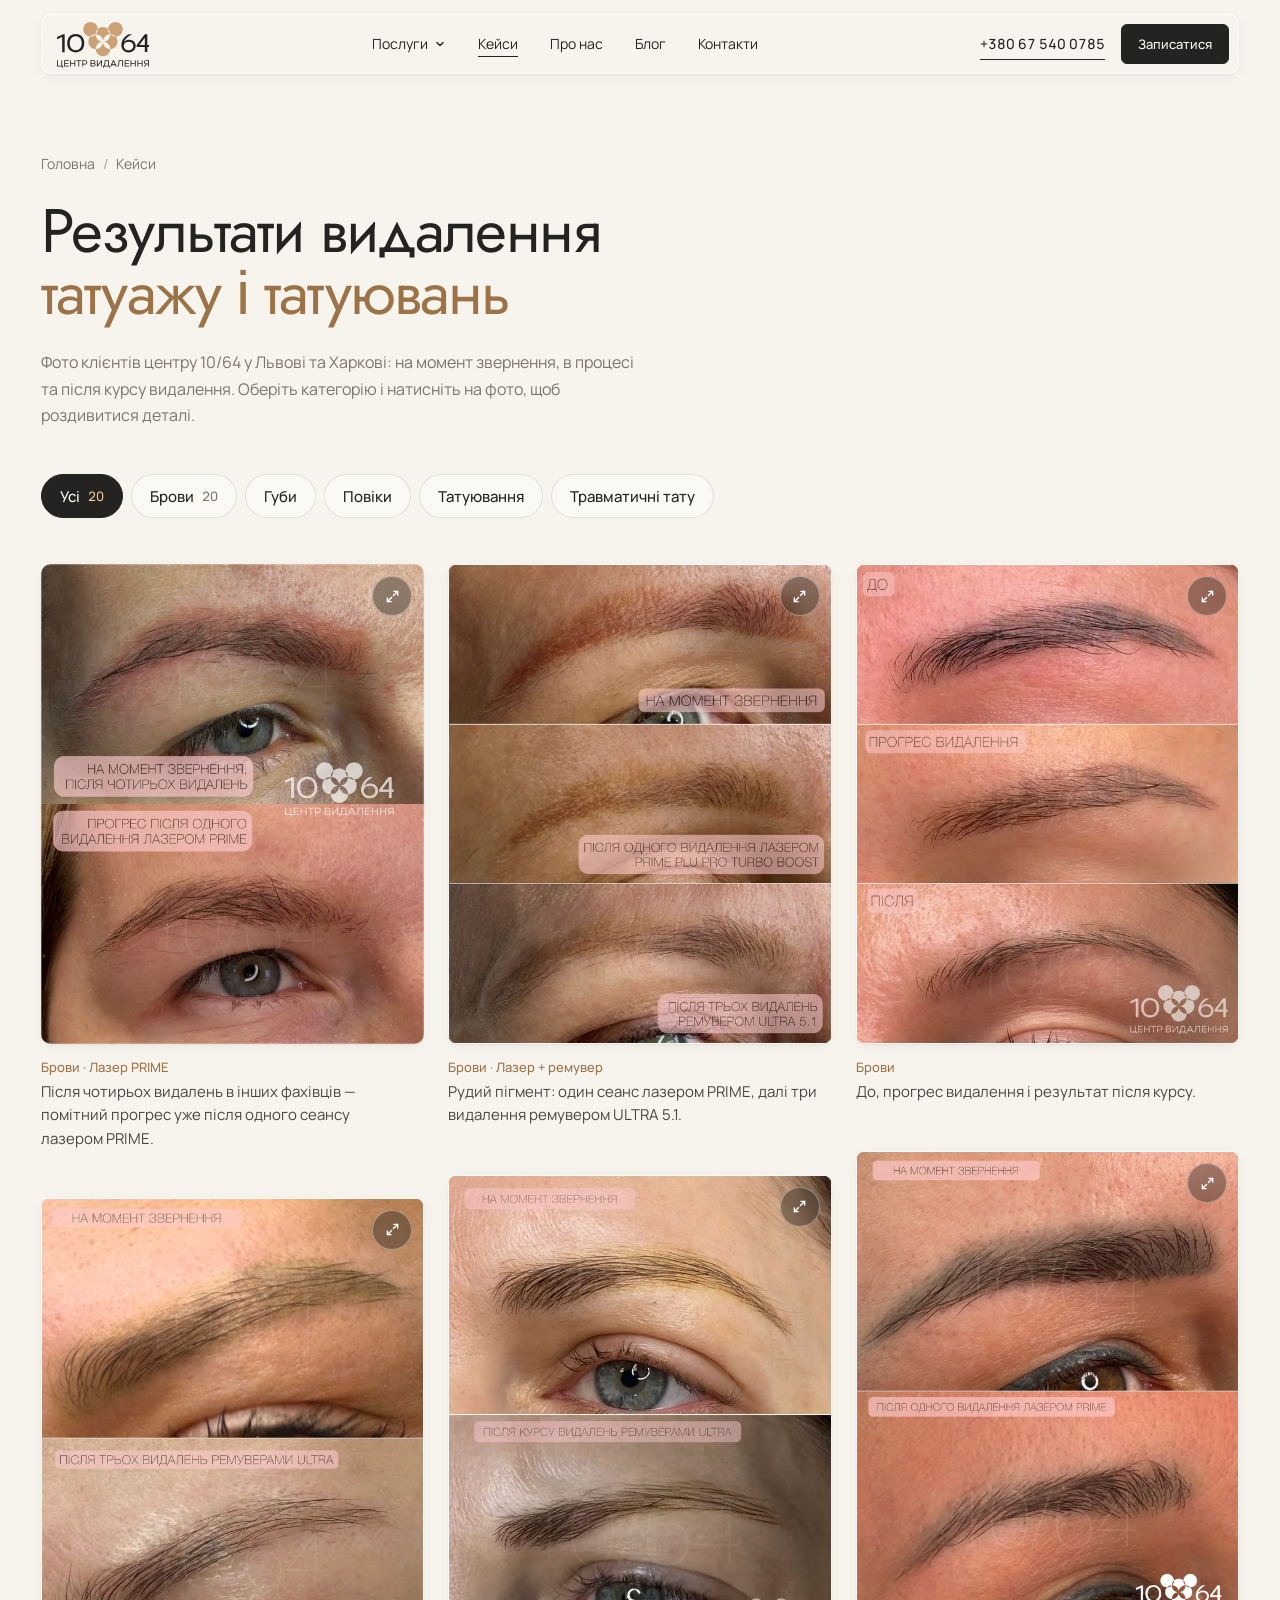
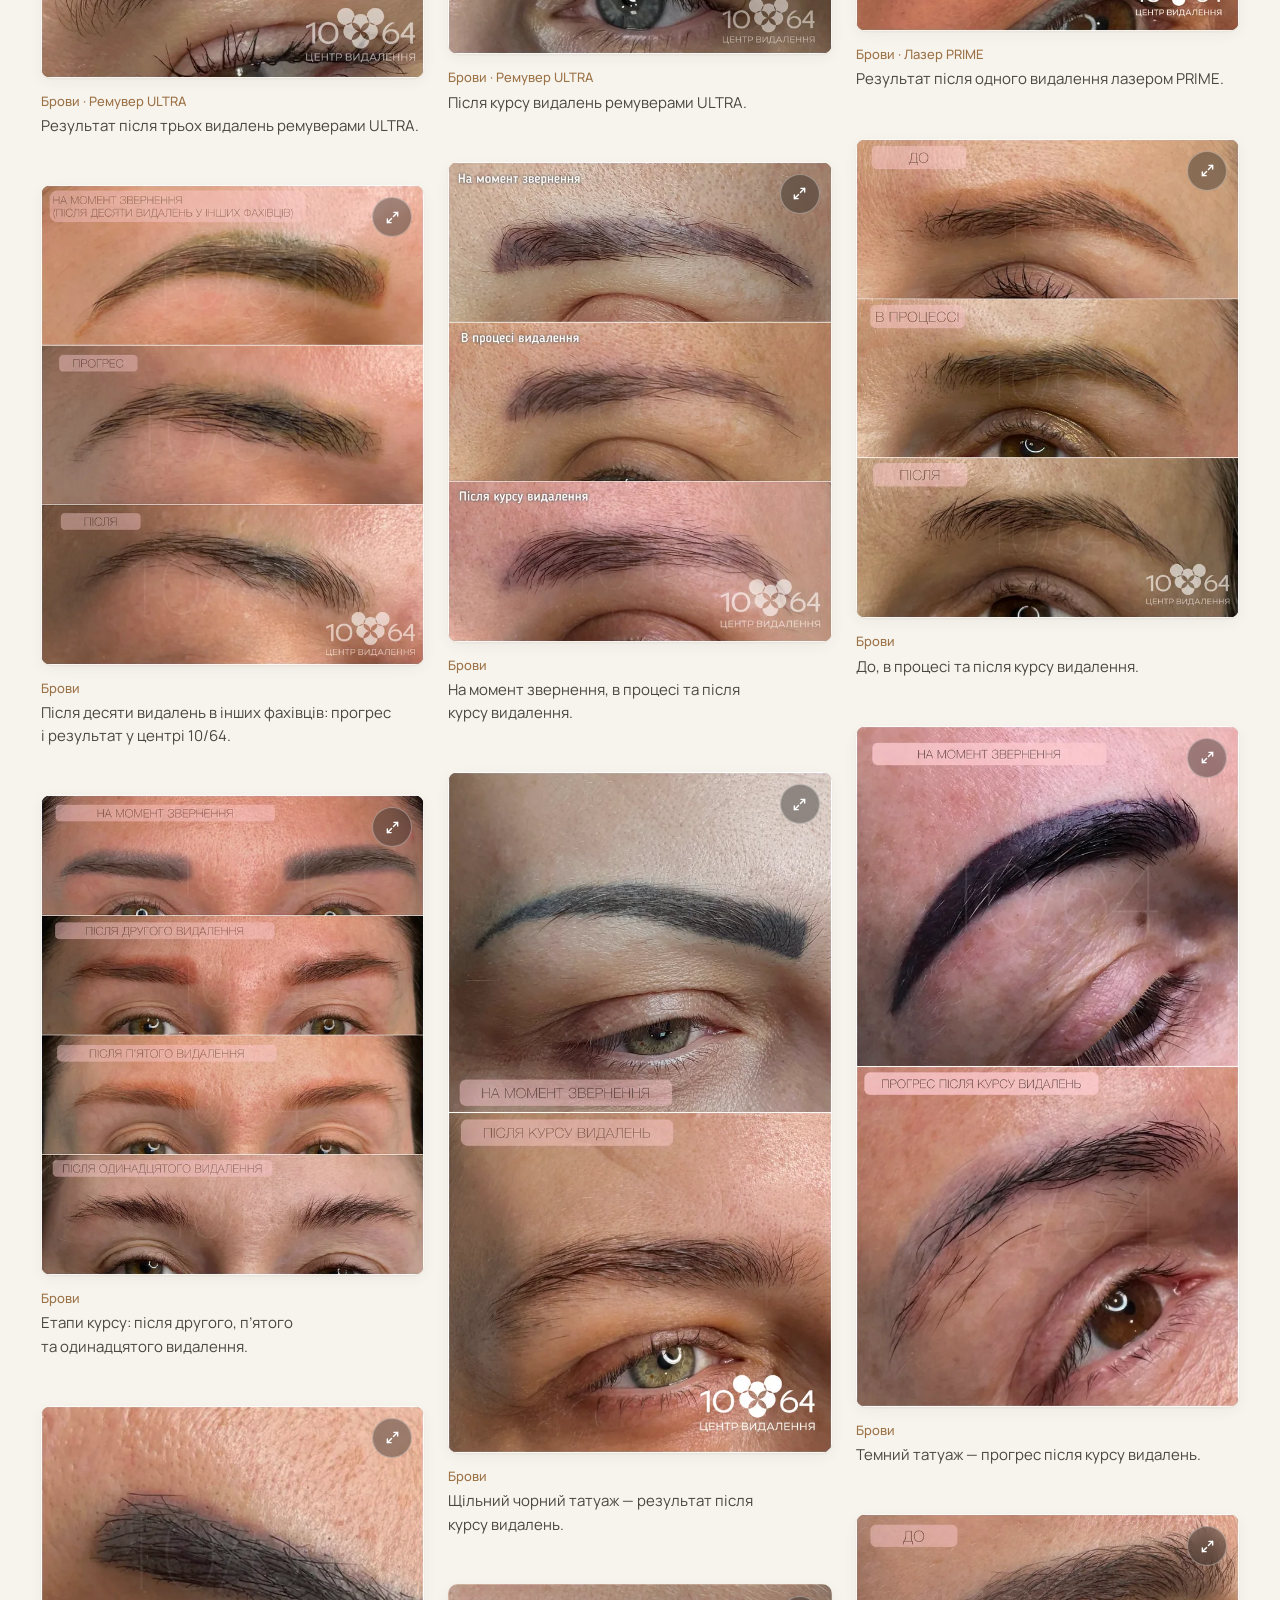
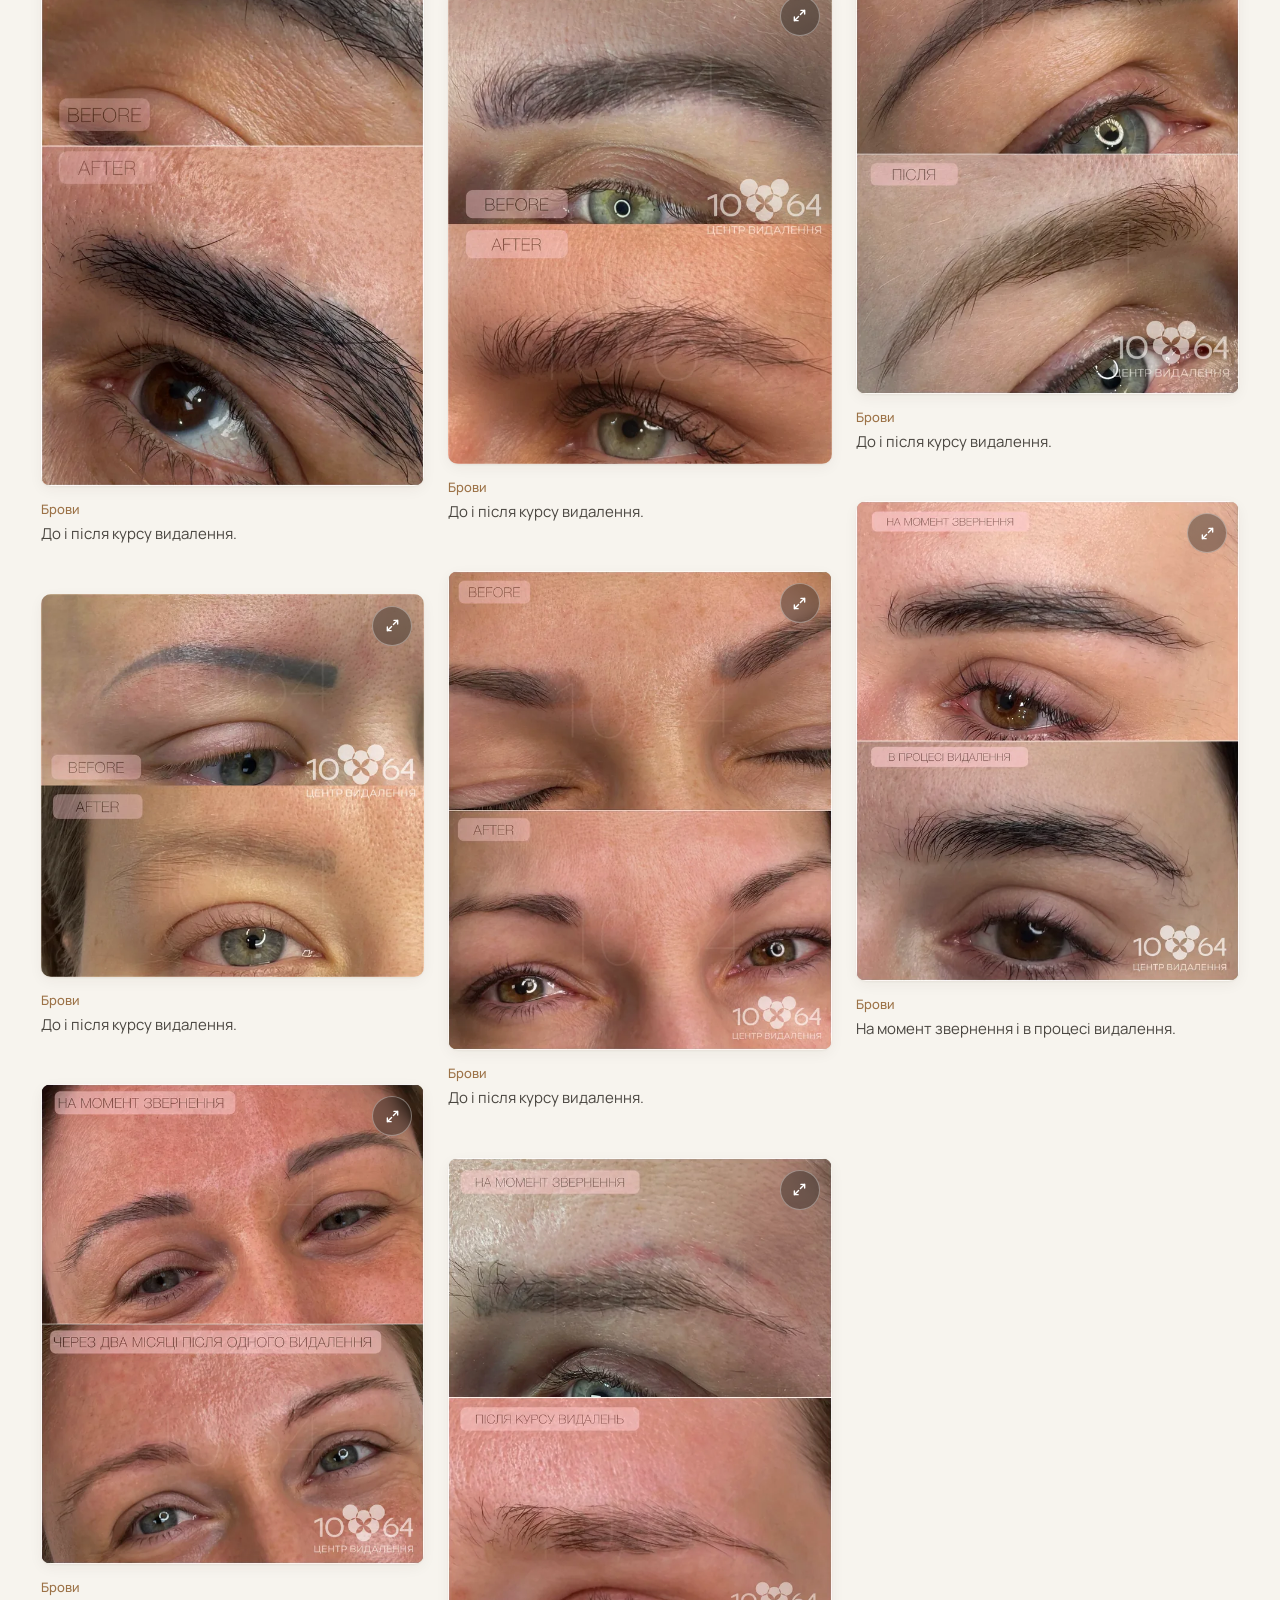
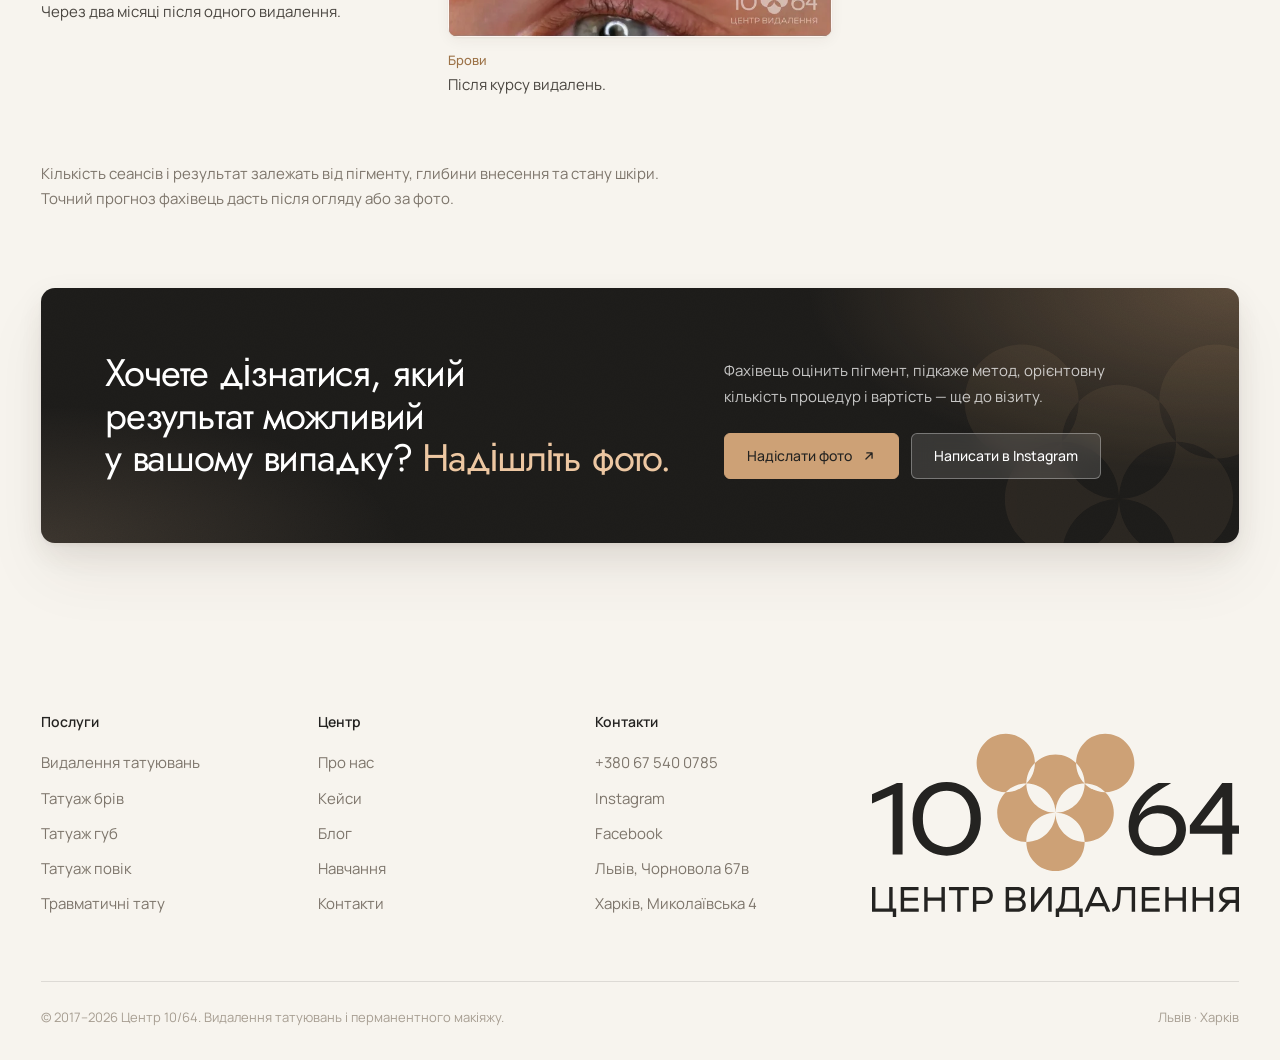
==== keysy/index.html @ 32b3c542 "Results page, real eyebrow cases, smart sticky mobile header, two-font system - New /keysy/ page: ca" ====
<!doctype html>
<html lang="uk">
<head>
  <meta charset="utf-8">
  <meta name="viewport" content="width=device-width, initial-scale=1">
  <title>Кейси: результати видалення татуажу і татуювань — 10/64 | Львів, Харків</title>
  <meta name="description" content="Фото до і після видалення татуажу брів, губ, повік і татуювань у центрі 10/64. Реальні кейси клієнтів у Львові та Харкові: лазер PRIME і ремувери ULTRA.">
  <link rel="canonical" href="https://1064.com.ua/keysy/">
  <meta name="theme-color" content="#F7F4EE">
  <link rel="icon" href="/favicon.svg" type="image/svg+xml">

  <meta property="og:type" content="website">
  <meta property="og:locale" content="uk_UA">
  <meta property="og:site_name" content="Центр 10/64">
  <meta property="og:title" content="Кейси: результати видалення татуажу і татуювань — 10/64">
  <meta property="og:description" content="Реальні фото клієнтів до і після видалення татуажу та татуювань у Львові та Харкові.">
  <meta property="og:image" content="/images/results/brovy/brovy-01-1080.webp">

  <link rel="preconnect" href="https://fonts.googleapis.com">
  <link rel="preconnect" href="https://fonts.gstatic.com" crossorigin>
  <link href="https://fonts.googleapis.com/css2?family=Jost:wght@300;400;500&family=Manrope:wght@400;500;600&display=swap" rel="stylesheet">
  <link rel="stylesheet" href="/assets/css/site.css">

  <script type="application/ld+json">
  {
    "@context": "https://schema.org",
    "@type": "BreadcrumbList",
    "itemListElement": [
      { "@type": "ListItem", "position": 1, "name": "Головна", "item": "https://1064.com.ua/" },
      { "@type": "ListItem", "position": 2, "name": "Кейси", "item": "https://1064.com.ua/keysy/" }
    ]
  }
  </script>
</head>
<body class="page-light">

  <!-- Reusable icons -->
  <svg width="0" height="0" class="sr-only" aria-hidden="true">
    <symbol id="i-phone" viewBox="0 0 24 24"><path d="M6.6 3.5h2.6l1.6 4.2-2 1.3a11 11 0 0 0 5.2 5.2l1.3-2 4.2 1.6v2.6a2 2 0 0 1-2.1 2A16.5 16.5 0 0 1 4.6 5.6a2 2 0 0 1 2-2.1z" fill="none" stroke="currentColor" stroke-width="1.5" stroke-linejoin="round"/></symbol>
    <symbol id="i-expand" viewBox="0 0 16 16"><path d="M9.5 2.5h4v4M6.5 13.5h-4v-4M13.5 2.5L9 7M2.5 13.5L7 9" fill="none" stroke="currentColor" stroke-width="1.5" stroke-linecap="round" stroke-linejoin="round"/></symbol>
    <symbol id="i-arrow" viewBox="0 0 16 16"><path d="M4.5 11.5l7-7M5.5 4.5h6v6" fill="none" stroke="currentColor" stroke-width="1.5" stroke-linecap="round" stroke-linejoin="round"/></symbol>
    <symbol id="i-left" viewBox="0 0 16 16"><path d="M10 3L5 8l5 5" fill="none" stroke="currentColor" stroke-width="1.6" stroke-linecap="round" stroke-linejoin="round"/></symbol>
    <symbol id="i-right" viewBox="0 0 16 16"><path d="M6 3l5 5-5 5" fill="none" stroke="currentColor" stroke-width="1.6" stroke-linecap="round" stroke-linejoin="round"/></symbol>
    <symbol id="i-insta" viewBox="0 0 24 24"><rect x="3" y="3" width="18" height="18" rx="5" fill="none" stroke="currentColor" stroke-width="1.6"/><circle cx="12" cy="12" r="4" fill="none" stroke="currentColor" stroke-width="1.6"/><circle cx="17.3" cy="6.7" r="1.1" fill="currentColor"/></symbol>
    <symbol id="i-fb" viewBox="0 0 24 24"><path d="M14 8.5V7c0-.8.5-1 1-1h2V3h-2.8C11.4 3 11 5 11 6.6v1.9H9V12h2v9h3v-9h2.4l.6-3.5z" fill="currentColor"/></symbol>
    <symbol id="i-tg" viewBox="0 0 24 24"><path d="M21 4L3 11l5.5 2 2 6 3-4 5 4z M8.5 13l9-6.5-6.5 8" fill="none" stroke="currentColor" stroke-width="1.5" stroke-linejoin="round"/></symbol>
    <symbol id="i-upload" viewBox="0 0 24 24"><path d="M12 15V4m0 0l-4 4m4-4l4 4M5 15v3a2 2 0 002 2h10a2 2 0 002-2v-3" fill="none" stroke="currentColor" stroke-width="1.6" stroke-linecap="round" stroke-linejoin="round"/></symbol>
    <symbol id="i-calendar" viewBox="0 0 24 24"><rect x="4" y="5" width="16" height="15" rx="2" fill="none" stroke="currentColor" stroke-width="1.6"/><path d="M4 10h16M9 3v4M15 3v4" stroke="currentColor" stroke-width="1.6" stroke-linecap="round"/></symbol>
    <symbol id="i-layers" viewBox="0 0 24 24"><path d="M12 4l8 4-8 4-8-4 8-4zM4 12l8 4 8-4M4 16l8 4 8-4" fill="none" stroke="currentColor" stroke-width="1.6" stroke-linejoin="round"/></symbol>
    <symbol id="i-team" viewBox="0 0 24 24"><circle cx="9" cy="8" r="3.2" fill="none" stroke="currentColor" stroke-width="1.6"/><path d="M3 19c.6-3.3 3-5 6-5s5.4 1.7 6 5" fill="none" stroke="currentColor" stroke-width="1.6" stroke-linecap="round"/><path d="M16 5.2a3 3 0 010 5.6M18 14.4c1.6.7 2.6 2.2 3 4.6" fill="none" stroke="currentColor" stroke-width="1.6" stroke-linecap="round"/></symbol>
    <symbol id="i-globe" viewBox="0 0 24 24"><circle cx="12" cy="12" r="8.5" fill="none" stroke="currentColor" stroke-width="1.6"/><path d="M3.5 12h17M12 3.5c2.4 2.4 3.5 5.3 3.5 8.5s-1.1 6.1-3.5 8.5c-2.4-2.4-3.5-5.3-3.5-8.5s1.1-6.1 3.5-8.5z" fill="none" stroke="currentColor" stroke-width="1.6"/></symbol>
  </svg>

  <!-- ============ HEADER ============ -->
  <header class="header" id="header">
    <div class="header__bar">
      <a href="/" class="logo" aria-label="Центр 10/64 — на головну">
        <img class="logo--light" src="/assets/logo-light.svg" alt="Центр 10/64" width="92" height="47">
        <img class="logo--dark" src="/assets/logo-dark.svg" alt="" width="92" height="47" aria-hidden="true">
      </a>
      <nav class="nav" aria-label="Головне меню">
        <ul class="nav__list">
          <li class="nav__item nav__item--drop" data-drop>
            <button class="nav__link nav__trigger" type="button" aria-expanded="false" aria-controls="drop-services">
              Послуги
              <svg class="nav__chev" viewBox="0 0 12 12" aria-hidden="true"><path d="M3 4.5l3 3 3-3" fill="none" stroke="currentColor" stroke-width="1.4" stroke-linecap="round" stroke-linejoin="round"/></svg>
            </button>
            <div class="drop" id="drop-services">
              <ul class="drop__list">
                <li><a class="drop__link" href="/poslugy/vydalennya-tatuyuvan/">
                  <img src="/images/svc-tattoo.jpg" alt="" width="44" height="56" loading="lazy">
                  <span><b>Видалення&nbsp;татуювань</b><small>Чорні, кольорові, багатошарові&nbsp;роботи</small></span>
                </a></li>
                <li><a class="drop__link" href="/poslugy/vydalennya-tatuazhu-briv/">
                  <img src="/images/svc-brows.jpg" alt="" width="44" height="56" loading="lazy">
                  <span><b>Видалення перманентного макіяжу&nbsp;брів</b><small>Повне видалення або&nbsp;освітлення під&nbsp;перекриття</small></span>
                </a></li>
                <li><a class="drop__link" href="/poslugy/vydalennya-tatuazhu-gub/">
                  <img src="/images/svc-lips.jpg" alt="" width="44" height="56" loading="lazy">
                  <span><b>Видалення перманентного макіяжу&nbsp;губ</b><small>Контур, міграція пігменту, без&nbsp;потемнінь</small></span>
                </a></li>
                <li><a class="drop__link" href="/poslugy/vydalennya-tatuazhu-povik/">
                  <img src="/images/svc-eyelids.jpg" alt="" width="44" height="56" loading="lazy">
                  <span><b>Видалення перманентного макіяжу&nbsp;повік</b><small>Стрілки та&nbsp;міжвійка, захисні&nbsp;шильди</small></span>
                </a></li>
                <li><a class="drop__link" href="/poslugy/vydalennya-travmatychnyh-tatuyuvan/">
                  <img src="/images/svc-trauma.jpg" alt="" width="44" height="56" loading="lazy">
                  <span><b>Видалення травматичних&nbsp;татуювань</b><small>Волонтерська ініціатива ·&nbsp;безоплатно</small></span>
                </a></li>
              </ul>
              <a class="drop__promo" href="/kontakty/">
                <span class="drop__promo-title">Не&nbsp;знаєте, який метод підійде? <span class="accent">Надішліть&nbsp;фото.</span></span>
                <span class="drop__promo-link">Написати нам <svg class="ico" aria-hidden="true"><use href="#i-arrow"/></svg></span>
              </a>
            </div>
          </li>
          <li class="nav__item"><a class="nav__link" href="/keysy/" aria-current="page">Кейси</a></li>
          <li class="nav__item"><a class="nav__link" href="/pro-nas/">Про&nbsp;нас</a></li>
          <li class="nav__item"><a class="nav__link" href="/blog/">Блог</a></li>
          <li class="nav__item"><a class="nav__link" href="/kontakty/">Контакти</a></li>
        </ul>
      </nav>
      <div class="header__actions">
        <a class="header__phone link" href="tel:+380675400785" aria-label="Зателефонувати: +380 67 540 0785">+380&nbsp;67&nbsp;540&nbsp;0785</a>
        <a class="header__call" href="tel:+380675400785" aria-label="Зателефонувати: +380 67 540 0785"><svg aria-hidden="true"><use href="#i-phone"/></svg></a>
        <a class="btn btn--cta" href="/#contacts">Записатися</a>
        <button class="burger" type="button" aria-label="Відкрити меню" aria-expanded="false" aria-controls="mobile-menu"><span></span></button>
      </div>
    </div>
  </header>

  <div class="mobile-menu" id="mobile-menu" aria-hidden="true">
    <nav class="mnav" aria-label="Мобільне меню">
      <div class="mnav__group">
        <button class="mnav__link mnav__trigger" type="button" aria-expanded="false" aria-controls="m-services">
          Послуги
          <svg class="nav__chev" viewBox="0 0 12 12" aria-hidden="true"><path d="M3 4.5l3 3 3-3" fill="none" stroke="currentColor" stroke-width="1.2" stroke-linecap="round" stroke-linejoin="round"/></svg>
        </button>
        <div class="mnav__panel" id="m-services"><div>
          <ul class="mnav__sub">
            <li><a href="/poslugy/vydalennya-tatuyuvan/">Видалення&nbsp;татуювань</a></li>
            <li><a href="/poslugy/vydalennya-tatuazhu-briv/">Видалення перманентного макіяжу&nbsp;брів</a></li>
            <li><a href="/poslugy/vydalennya-tatuazhu-gub/">Видалення перманентного макіяжу&nbsp;губ</a></li>
            <li><a href="/poslugy/vydalennya-tatuazhu-povik/">Видалення перманентного макіяжу&nbsp;повік</a></li>
            <li><a href="/poslugy/vydalennya-travmatychnyh-tatuyuvan/">Видалення травматичних&nbsp;татуювань</a></li>
          </ul>
        </div></div>
      </div>
      <a class="mnav__link" href="/keysy/" aria-current="page">Кейси</a>
      <a class="mnav__link" href="/pro-nas/">Про&nbsp;нас</a>
      <a class="mnav__link" href="/blog/">Блог</a>
      <a class="mnav__link" href="/kontakty/">Контакти</a>
    </nav>
    <a class="btn btn--block" href="/#contacts">Записатися на&nbsp;консультацію</a>
    <div class="mobile-menu__meta">
      <a class="mobile-menu__phone" href="tel:+380675400785">+380&nbsp;67&nbsp;540&nbsp;0785</a>
      <span>Львів · просп. В'ячеслава Чорновола,&nbsp;67в</span>
      <span>Харків · вул. Миколаївська,&nbsp;4</span>
    </div>
  </div>

  <main>
    <!-- ============ PAGE HERO ============ -->
    <section class="page-hero" aria-labelledby="page-title">
      <div class="container">
        <nav class="crumbs" aria-label="Навігація">
          <ol>
            <li><a href="/">Головна</a></li>
            <li><span aria-current="page">Кейси</span></li>
          </ol>
        </nav>
        <h1 class="h1" id="page-title">Результати видалення <span class="accent">татуажу і&nbsp;татуювань</span></h1>
        <p class="lead">Фото клієнтів центру 10/64 у&nbsp;Львові та&nbsp;Харкові: на&nbsp;момент звернення, в&nbsp;процесі та&nbsp;після курсу видалення. Оберіть категорію і&nbsp;натисніть на&nbsp;фото, щоб роздивитися деталі.</p>
      </div>
    </section>

    <!-- ============ FILTERS ============ -->
    <div class="filters" data-filters>
      <div class="container">
        <div class="filters__list" role="group" aria-label="Категорії кейсів">
            <button class="filter" type="button" data-filter="all" data-name="" aria-pressed="true">Усі <span class="filter__count">20</span></button>
            <button class="filter" type="button" data-filter="brovy" data-name="татуажу брів" aria-pressed="false">Брови <span class="filter__count">20</span></button>
            <button class="filter filter--empty" type="button" data-filter="guby" data-name="татуажу губ" aria-pressed="false">Губи <span class="filter__count">0</span></button>
            <button class="filter filter--empty" type="button" data-filter="povika" data-name="татуажу повік" aria-pressed="false">Повіки <span class="filter__count">0</span></button>
            <button class="filter filter--empty" type="button" data-filter="tatuyuvannya" data-name="татуювань" aria-pressed="false">Татуювання <span class="filter__count">0</span></button>
            <button class="filter filter--empty" type="button" data-filter="travmatychni" data-name="травматичних татуювань" aria-pressed="false">Травматичні тату <span class="filter__count">0</span></button>
        </div>
      </div>
    </div>

    <!-- ============ RESULTS ============ -->
    <section class="results-section" aria-label="Фото до і після">
      <div class="container">
        <div class="results" data-results data-gallery>
            <figure class="result" data-cat="brovy">
              <a class="result__media" href="/images/results/brovy/brovy-01-1600.webp" data-lightbox data-meta="Брови · Лазер PRIME" data-caption="Після чотирьох видалень в інших фахівців — помітний прогрес уже після одного сеансу лазером PRIME.">
                <img src="/images/results/brovy/brovy-01-640.webp" srcset="/images/results/brovy/brovy-01-640.webp 640w, /images/results/brovy/brovy-01-1080.webp 1080w, /images/results/brovy/brovy-01-1600.webp 1600w" sizes="(min-width: 1024px) 31vw, (min-width: 600px) 47vw, 100vw" width="1600" height="2002" alt="Видалення татуажу брів: після чотирьох видалень в інших фахівців — помітний прогрес уже після одного сеансу лазером PRIME" loading="lazy" decoding="async">
                <span class="result__zoom" aria-hidden="true"><svg><use href="#i-expand"/></svg></span>
              </a>
              <figcaption class="result__cap"><span class="result__meta">Брови · Лазер PRIME</span><span class="result__text">Після чотирьох видалень в&nbsp;інших фахівців&nbsp;— помітний прогрес уже після одного сеансу лазером&nbsp;PRIME.</span></figcaption>
            </figure>
            <figure class="result" data-cat="brovy">
              <a class="result__media" href="/images/results/brovy/brovy-02-1600.webp" data-lightbox data-meta="Брови · Лазер + ремувер" data-caption="Рудий пігмент: один сеанс лазером PRIME, далі три видалення ремувером ULTRA 5.1.">
                <img src="/images/results/brovy/brovy-02-640.webp" srcset="/images/results/brovy/brovy-02-640.webp 640w, /images/results/brovy/brovy-02-1080.webp 1080w, /images/results/brovy/brovy-02-1600.webp 1600w" sizes="(min-width: 1024px) 31vw, (min-width: 600px) 47vw, 100vw" width="1600" height="2002" alt="Видалення татуажу брів: рудий пігмент: один сеанс лазером PRIME, далі три видалення ремувером ULTRA 5.1" loading="lazy" decoding="async">
                <span class="result__zoom" aria-hidden="true"><svg><use href="#i-expand"/></svg></span>
              </a>
              <figcaption class="result__cap"><span class="result__meta">Брови · Лазер + ремувер</span><span class="result__text">Рудий пігмент: один сеанс лазером PRIME, далі три видалення ремувером ULTRA&nbsp;5.1.</span></figcaption>
            </figure>
            <figure class="result" data-cat="brovy">
              <a class="result__media" href="/images/results/brovy/brovy-03-1600.webp" data-lightbox data-meta="Брови" data-caption="До, прогрес видалення і результат після курсу.">
                <img src="/images/results/brovy/brovy-03-640.webp" srcset="/images/results/brovy/brovy-03-640.webp 640w, /images/results/brovy/brovy-03-1080.webp 1080w, /images/results/brovy/brovy-03-1600.webp 1600w" sizes="(min-width: 1024px) 31vw, (min-width: 600px) 47vw, 100vw" width="1600" height="2002" alt="Видалення татуажу брів: до, прогрес видалення і результат після курсу" loading="lazy" decoding="async">
                <span class="result__zoom" aria-hidden="true"><svg><use href="#i-expand"/></svg></span>
              </a>
              <figcaption class="result__cap"><span class="result__meta">Брови</span><span class="result__text">До, прогрес видалення і&nbsp;результат після&nbsp;курсу.</span></figcaption>
            </figure>
            <figure class="result" data-cat="brovy">
              <a class="result__media" href="/images/results/brovy/brovy-04-1600.webp" data-lightbox data-meta="Брови · Ремувер ULTRA" data-caption="Результат після трьох видалень ремуверами ULTRA.">
                <img src="/images/results/brovy/brovy-04-640.webp" srcset="/images/results/brovy/brovy-04-640.webp 640w, /images/results/brovy/brovy-04-1080.webp 1080w, /images/results/brovy/brovy-04-1600.webp 1600w" sizes="(min-width: 1024px) 31vw, (min-width: 600px) 47vw, 100vw" width="1600" height="2001" alt="Видалення татуажу брів: результат після трьох видалень ремуверами ULTRA" loading="lazy" decoding="async">
                <span class="result__zoom" aria-hidden="true"><svg><use href="#i-expand"/></svg></span>
              </a>
              <figcaption class="result__cap"><span class="result__meta">Брови · Ремувер ULTRA</span><span class="result__text">Результат після трьох видалень ремуверами&nbsp;ULTRA.</span></figcaption>
            </figure>
            <figure class="result" data-cat="brovy">
              <a class="result__media" href="/images/results/brovy/brovy-05-1600.webp" data-lightbox data-meta="Брови · Ремувер ULTRA" data-caption="Після курсу видалень ремуверами ULTRA.">
                <img src="/images/results/brovy/brovy-05-640.webp" srcset="/images/results/brovy/brovy-05-640.webp 640w, /images/results/brovy/brovy-05-1080.webp 1080w, /images/results/brovy/brovy-05-1600.webp 1600w" sizes="(min-width: 1024px) 31vw, (min-width: 600px) 47vw, 100vw" width="1600" height="2002" alt="Видалення татуажу брів: після курсу видалень ремуверами ULTRA" loading="lazy" decoding="async">
                <span class="result__zoom" aria-hidden="true"><svg><use href="#i-expand"/></svg></span>
              </a>
              <figcaption class="result__cap"><span class="result__meta">Брови · Ремувер ULTRA</span><span class="result__text">Після курсу видалень ремуверами&nbsp;ULTRA.</span></figcaption>
            </figure>
            <figure class="result" data-cat="brovy">
              <a class="result__media" href="/images/results/brovy/brovy-06-1600.webp" data-lightbox data-meta="Брови · Лазер PRIME" data-caption="Результат після одного видалення лазером PRIME.">
                <img src="/images/results/brovy/brovy-06-640.webp" srcset="/images/results/brovy/brovy-06-640.webp 640w, /images/results/brovy/brovy-06-1080.webp 1080w, /images/results/brovy/brovy-06-1600.webp 1600w" sizes="(min-width: 1024px) 31vw, (min-width: 600px) 47vw, 100vw" width="1600" height="2002" alt="Видалення татуажу брів: результат після одного видалення лазером PRIME" loading="lazy" decoding="async">
                <span class="result__zoom" aria-hidden="true"><svg><use href="#i-expand"/></svg></span>
              </a>
              <figcaption class="result__cap"><span class="result__meta">Брови · Лазер PRIME</span><span class="result__text">Результат після одного видалення лазером&nbsp;PRIME.</span></figcaption>
            </figure>
            <figure class="result" data-cat="brovy">
              <a class="result__media" href="/images/results/brovy/brovy-07-1600.webp" data-lightbox data-meta="Брови" data-caption="Після десяти видалень в інших фахівців: прогрес і результат у центрі 10/64.">
                <img src="/images/results/brovy/brovy-07-640.webp" srcset="/images/results/brovy/brovy-07-640.webp 640w, /images/results/brovy/brovy-07-1080.webp 1080w, /images/results/brovy/brovy-07-1600.webp 1600w" sizes="(min-width: 1024px) 31vw, (min-width: 600px) 47vw, 100vw" width="1600" height="2001" alt="Видалення татуажу брів: після десяти видалень в інших фахівців: прогрес і результат у центрі 10/64" loading="lazy" decoding="async">
                <span class="result__zoom" aria-hidden="true"><svg><use href="#i-expand"/></svg></span>
              </a>
              <figcaption class="result__cap"><span class="result__meta">Брови</span><span class="result__text">Після десяти видалень в&nbsp;інших фахівців: прогрес і&nbsp;результат у&nbsp;центрі&nbsp;10/64.</span></figcaption>
            </figure>
            <figure class="result" data-cat="brovy">
              <a class="result__media" href="/images/results/brovy/brovy-08-1600.webp" data-lightbox data-meta="Брови" data-caption="На момент звернення, в процесі та після курсу видалення.">
                <img src="/images/results/brovy/brovy-08-640.webp" srcset="/images/results/brovy/brovy-08-640.webp 640w, /images/results/brovy/brovy-08-1080.webp 1080w, /images/results/brovy/brovy-08-1600.webp 1600w" sizes="(min-width: 1024px) 31vw, (min-width: 600px) 47vw, 100vw" width="1600" height="2002" alt="Видалення татуажу брів: на момент звернення, в процесі та після курсу видалення" loading="lazy" decoding="async">
                <span class="result__zoom" aria-hidden="true"><svg><use href="#i-expand"/></svg></span>
              </a>
              <figcaption class="result__cap"><span class="result__meta">Брови</span><span class="result__text">На&nbsp;момент звернення, в&nbsp;процесі та&nbsp;після курсу&nbsp;видалення.</span></figcaption>
            </figure>
            <figure class="result" data-cat="brovy">
              <a class="result__media" href="/images/results/brovy/brovy-09-1600.webp" data-lightbox data-meta="Брови" data-caption="До, в процесі та після курсу видалення.">
                <img src="/images/results/brovy/brovy-09-640.webp" srcset="/images/results/brovy/brovy-09-640.webp 640w, /images/results/brovy/brovy-09-1080.webp 1080w, /images/results/brovy/brovy-09-1600.webp 1600w" sizes="(min-width: 1024px) 31vw, (min-width: 600px) 47vw, 100vw" width="1600" height="2002" alt="Видалення татуажу брів: до, в процесі та після курсу видалення" loading="lazy" decoding="async">
                <span class="result__zoom" aria-hidden="true"><svg><use href="#i-expand"/></svg></span>
              </a>
              <figcaption class="result__cap"><span class="result__meta">Брови</span><span class="result__text">До, в&nbsp;процесі та&nbsp;після курсу&nbsp;видалення.</span></figcaption>
            </figure>
            <figure class="result" data-cat="brovy">
              <a class="result__media" href="/images/results/brovy/brovy-10-1600.webp" data-lightbox data-meta="Брови" data-caption="Етапи курсу: після другого, п’ятого та одинадцятого видалення.">
                <img src="/images/results/brovy/brovy-10-640.webp" srcset="/images/results/brovy/brovy-10-640.webp 640w, /images/results/brovy/brovy-10-1080.webp 1080w, /images/results/brovy/brovy-10-1600.webp 1600w" sizes="(min-width: 1024px) 31vw, (min-width: 600px) 47vw, 100vw" width="1600" height="2002" alt="Видалення татуажу брів: етапи курсу: після другого, п’ятого та одинадцятого видалення" loading="lazy" decoding="async">
                <span class="result__zoom" aria-hidden="true"><svg><use href="#i-expand"/></svg></span>
              </a>
              <figcaption class="result__cap"><span class="result__meta">Брови</span><span class="result__text">Етапи курсу: після другого, п’ятого та&nbsp;одинадцятого&nbsp;видалення.</span></figcaption>
            </figure>
            <figure class="result" data-cat="brovy">
              <a class="result__media" href="/images/results/brovy/brovy-11-1600.webp" data-lightbox data-meta="Брови" data-caption="Щільний чорний татуаж — результат після курсу видалень.">
                <img src="/images/results/brovy/brovy-11-640.webp" srcset="/images/results/brovy/brovy-11-640.webp 640w, /images/results/brovy/brovy-11-1080.webp 1080w, /images/results/brovy/brovy-11-1600.webp 1600w" sizes="(min-width: 1024px) 31vw, (min-width: 600px) 47vw, 100vw" width="1600" height="2842" alt="Видалення татуажу брів: щільний чорний татуаж — результат після курсу видалень" loading="lazy" decoding="async">
                <span class="result__zoom" aria-hidden="true"><svg><use href="#i-expand"/></svg></span>
              </a>
              <figcaption class="result__cap"><span class="result__meta">Брови</span><span class="result__text">Щільний чорний татуаж&nbsp;— результат після курсу&nbsp;видалень.</span></figcaption>
            </figure>
            <figure class="result" data-cat="brovy">
              <a class="result__media" href="/images/results/brovy/brovy-12-1600.webp" data-lightbox data-meta="Брови" data-caption="Темний татуаж — прогрес після курсу видалень.">
                <img src="/images/results/brovy/brovy-12-640.webp" srcset="/images/results/brovy/brovy-12-640.webp 640w, /images/results/brovy/brovy-12-1080.webp 1080w, /images/results/brovy/brovy-12-1600.webp 1600w" sizes="(min-width: 1024px) 31vw, (min-width: 600px) 47vw, 100vw" width="1600" height="2842" alt="Видалення татуажу брів: темний татуаж — прогрес після курсу видалень" loading="lazy" decoding="async">
                <span class="result__zoom" aria-hidden="true"><svg><use href="#i-expand"/></svg></span>
              </a>
              <figcaption class="result__cap"><span class="result__meta">Брови</span><span class="result__text">Темний татуаж&nbsp;— прогрес після курсу&nbsp;видалень.</span></figcaption>
            </figure>
            <figure class="result" data-cat="brovy">
              <a class="result__media" href="/images/results/brovy/brovy-13-1600.webp" data-lightbox data-meta="Брови" data-caption="До і після курсу видалення.">
                <img src="/images/results/brovy/brovy-13-640.webp" srcset="/images/results/brovy/brovy-13-640.webp 640w, /images/results/brovy/brovy-13-1080.webp 1080w, /images/results/brovy/brovy-13-1600.webp 1600w" sizes="(min-width: 1024px) 31vw, (min-width: 600px) 47vw, 100vw" width="1600" height="2841" alt="Видалення татуажу брів: до і після курсу видалення" loading="lazy" decoding="async">
                <span class="result__zoom" aria-hidden="true"><svg><use href="#i-expand"/></svg></span>
              </a>
              <figcaption class="result__cap"><span class="result__meta">Брови</span><span class="result__text">До&nbsp;і&nbsp;після курсу&nbsp;видалення.</span></figcaption>
            </figure>
            <figure class="result" data-cat="brovy">
              <a class="result__media" href="/images/results/brovy/brovy-14-1600.webp" data-lightbox data-meta="Брови" data-caption="До і після курсу видалення.">
                <img src="/images/results/brovy/brovy-14-640.webp" srcset="/images/results/brovy/brovy-14-640.webp 640w, /images/results/brovy/brovy-14-1080.webp 1080w, /images/results/brovy/brovy-14-1600.webp 1600w" sizes="(min-width: 1024px) 31vw, (min-width: 600px) 47vw, 100vw" width="1600" height="2002" alt="Видалення татуажу брів: до і після курсу видалення" loading="lazy" decoding="async">
                <span class="result__zoom" aria-hidden="true"><svg><use href="#i-expand"/></svg></span>
              </a>
              <figcaption class="result__cap"><span class="result__meta">Брови</span><span class="result__text">До&nbsp;і&nbsp;після курсу&nbsp;видалення.</span></figcaption>
            </figure>
            <figure class="result" data-cat="brovy">
              <a class="result__media" href="/images/results/brovy/brovy-15-1600.webp" data-lightbox data-meta="Брови" data-caption="До і після курсу видалення.">
                <img src="/images/results/brovy/brovy-15-640.webp" srcset="/images/results/brovy/brovy-15-640.webp 640w, /images/results/brovy/brovy-15-1080.webp 1080w, /images/results/brovy/brovy-15-1600.webp 1600w" sizes="(min-width: 1024px) 31vw, (min-width: 600px) 47vw, 100vw" width="1600" height="2002" alt="Видалення татуажу брів: до і після курсу видалення" loading="lazy" decoding="async">
                <span class="result__zoom" aria-hidden="true"><svg><use href="#i-expand"/></svg></span>
              </a>
              <figcaption class="result__cap"><span class="result__meta">Брови</span><span class="result__text">До&nbsp;і&nbsp;після курсу&nbsp;видалення.</span></figcaption>
            </figure>
            <figure class="result" data-cat="brovy">
              <a class="result__media" href="/images/results/brovy/brovy-16-1600.webp" data-lightbox data-meta="Брови" data-caption="До і після курсу видалення.">
                <img src="/images/results/brovy/brovy-16-640.webp" srcset="/images/results/brovy/brovy-16-640.webp 640w, /images/results/brovy/brovy-16-1080.webp 1080w, /images/results/brovy/brovy-16-1600.webp 1600w" sizes="(min-width: 1024px) 31vw, (min-width: 600px) 47vw, 100vw" width="1600" height="1600" alt="Видалення татуажу брів: до і після курсу видалення" loading="lazy" decoding="async">
                <span class="result__zoom" aria-hidden="true"><svg><use href="#i-expand"/></svg></span>
              </a>
              <figcaption class="result__cap"><span class="result__meta">Брови</span><span class="result__text">До&nbsp;і&nbsp;після курсу&nbsp;видалення.</span></figcaption>
            </figure>
            <figure class="result" data-cat="brovy">
              <a class="result__media" href="/images/results/brovy/brovy-17-1600.webp" data-lightbox data-meta="Брови" data-caption="До і після курсу видалення.">
                <img src="/images/results/brovy/brovy-17-640.webp" srcset="/images/results/brovy/brovy-17-640.webp 640w, /images/results/brovy/brovy-17-1080.webp 1080w, /images/results/brovy/brovy-17-1600.webp 1600w" sizes="(min-width: 1024px) 31vw, (min-width: 600px) 47vw, 100vw" width="1600" height="2001" alt="Видалення татуажу брів: до і після курсу видалення" loading="lazy" decoding="async">
                <span class="result__zoom" aria-hidden="true"><svg><use href="#i-expand"/></svg></span>
              </a>
              <figcaption class="result__cap"><span class="result__meta">Брови</span><span class="result__text">До&nbsp;і&nbsp;після курсу&nbsp;видалення.</span></figcaption>
            </figure>
            <figure class="result" data-cat="brovy">
              <a class="result__media" href="/images/results/brovy/brovy-18-1600.webp" data-lightbox data-meta="Брови" data-caption="На момент звернення і в процесі видалення.">
                <img src="/images/results/brovy/brovy-18-640.webp" srcset="/images/results/brovy/brovy-18-640.webp 640w, /images/results/brovy/brovy-18-1080.webp 1080w, /images/results/brovy/brovy-18-1600.webp 1600w" sizes="(min-width: 1024px) 31vw, (min-width: 600px) 47vw, 100vw" width="1600" height="2001" alt="Видалення татуажу брів: на момент звернення і в процесі видалення" loading="lazy" decoding="async">
                <span class="result__zoom" aria-hidden="true"><svg><use href="#i-expand"/></svg></span>
              </a>
              <figcaption class="result__cap"><span class="result__meta">Брови</span><span class="result__text">На&nbsp;момент звернення і&nbsp;в&nbsp;процесі&nbsp;видалення.</span></figcaption>
            </figure>
            <figure class="result" data-cat="brovy">
              <a class="result__media" href="/images/results/brovy/brovy-19-1600.webp" data-lightbox data-meta="Брови" data-caption="Через два місяці після одного видалення.">
                <img src="/images/results/brovy/brovy-19-640.webp" srcset="/images/results/brovy/brovy-19-640.webp 640w, /images/results/brovy/brovy-19-1080.webp 1080w, /images/results/brovy/brovy-19-1600.webp 1600w" sizes="(min-width: 1024px) 31vw, (min-width: 600px) 47vw, 100vw" width="1600" height="2002" alt="Видалення татуажу брів: через два місяці після одного видалення" loading="lazy" decoding="async">
                <span class="result__zoom" aria-hidden="true"><svg><use href="#i-expand"/></svg></span>
              </a>
              <figcaption class="result__cap"><span class="result__meta">Брови</span><span class="result__text">Через два місяці після одного&nbsp;видалення.</span></figcaption>
            </figure>
            <figure class="result" data-cat="brovy">
              <a class="result__media" href="/images/results/brovy/brovy-20-1600.webp" data-lightbox data-meta="Брови" data-caption="Після курсу видалень.">
                <img src="/images/results/brovy/brovy-20-640.webp" srcset="/images/results/brovy/brovy-20-640.webp 640w, /images/results/brovy/brovy-20-1080.webp 1080w, /images/results/brovy/brovy-20-1600.webp 1600w" sizes="(min-width: 1024px) 31vw, (min-width: 600px) 47vw, 100vw" width="1600" height="2002" alt="Видалення татуажу брів: після курсу видалень" loading="lazy" decoding="async">
                <span class="result__zoom" aria-hidden="true"><svg><use href="#i-expand"/></svg></span>
              </a>
              <figcaption class="result__cap"><span class="result__meta">Брови</span><span class="result__text">Після курсу&nbsp;видалень.</span></figcaption>
            </figure>
        </div>

        <div class="results-empty" data-results-empty hidden>
          <h2>Кейси з&nbsp;видалення <span data-empty-cat></span> скоро з’являться тут</h2>
          <p>Ми якраз готуємо фото. А&nbsp;поки надішліть фото свого випадку&nbsp;— фахівець оцінить пігмент і&nbsp;підкаже, якого результату можна&nbsp;досягти.</p>
          <a class="btn" href="/#contact-form">Надіслати фото <svg class="ico" aria-hidden="true"><use href="#i-arrow"/></svg></a>
        </div>

        <p class="results-note">Кількість сеансів і&nbsp;результат залежать від&nbsp;пігменту, глибини внесення та&nbsp;стану шкіри. Точний прогноз фахівець дасть після огляду або&nbsp;за&nbsp;фото.</p>
      </div>
    </section>

    <!-- ============ CTA STRIP ============ -->
    <section class="container cta-section" aria-label="Оцінка татуювання за фото">
      <div class="cta-strip grain" data-reveal>
        <img class="cta-strip__mark" src="/assets/logo-mark.svg" alt="" aria-hidden="true">
        <div class="cta-strip__inner on-dark">
          <div>
            <p class="cta-strip__title">Хочете дізнатися, який результат можливий у&nbsp;вашому&nbsp;випадку? <span class="accent">Надішліть&nbsp;фото.</span></p>
          </div>
          <div class="cta-strip__side">
            <p>Фахівець оцінить пігмент, підкаже метод, орієнтовну кількість процедур і&nbsp;вартість&nbsp;— ще&nbsp;до&nbsp;візиту.</p>
            <div class="cta-strip__btns">
              <a class="btn btn--brand" href="/#contact-form">Надіслати фото <svg class="ico" aria-hidden="true"><use href="#i-arrow"/></svg></a>
              <a class="btn btn--glass" href="https://www.instagram.com/laser_1064/" target="_blank" rel="noopener">Написати в&nbsp;Instagram</a>
            </div>
          </div>
        </div>
      </div>
    </section>

  </main>

  <!-- ============ FOOTER ============ -->
  <footer class="footer">
    <div class="container">
      <div class="footer__grid">
        <div class="footer__col">
          <p class="footer__title">Послуги</p>
          <ul>
            <li><a href="/poslugy/vydalennya-tatuyuvan/">Видалення&nbsp;татуювань</a></li>
            <li><a href="/poslugy/vydalennya-tatuazhu-briv/">Татуаж брів</a></li>
            <li><a href="/poslugy/vydalennya-tatuazhu-gub/">Татуаж губ</a></li>
            <li><a href="/poslugy/vydalennya-tatuazhu-povik/">Татуаж&nbsp;повік</a></li>
            <li><a href="/poslugy/vydalennya-travmatychnyh-tatuyuvan/">Травматичні&nbsp;тату</a></li>
          </ul>
        </div>
        <div class="footer__col">
          <p class="footer__title">Центр</p>
          <ul>
            <li><a href="/pro-nas/">Про&nbsp;нас</a></li>
            <li><a href="/keysy/">Кейси</a></li>
            <li><a href="/blog/">Блог</a></li>
            <li><a href="/navchannya/">Навчання</a></li>
            <li><a href="/kontakty/">Контакти</a></li>
          </ul>
        </div>
        <div class="footer__col">
          <p class="footer__title">Контакти</p>
          <ul>
            <li><a href="tel:+380675400785">+380&nbsp;67&nbsp;540&nbsp;0785</a></li>
            <li><a href="https://www.instagram.com/laser_1064/" target="_blank" rel="noopener">Instagram</a></li>
            <li><a href="#">Facebook</a></li>
            <li><a href="/#contacts">Львів, Чорновола&nbsp;67в</a></li>
            <li><a href="/#contacts">Харків, Миколаївська&nbsp;4</a></li>
          </ul>
        </div>
        <div class="footer__logo">
          <img src="/assets/logo-dark.svg" alt="Центр 10/64 — центр видалення" width="420" height="213" loading="lazy">
        </div>
      </div>
      <div class="footer__bottom">
        <span>© 2017&#8288;–&#8288;2026&nbsp;Центр&nbsp;10/64. Видалення татуювань і&nbsp;перманентного&nbsp;макіяжу.</span>
        <span>Львів ·&nbsp;Харків</span>
      </div>
    </div>
  </footer>

  <script src="/assets/js/site.js" defer></script>
</body>
</html>
---- assets/css/site.css ----
/* Центр 10/64 — shared site styles */
/* ============ TOKENS ============ */
:root {
  /* Brand (Logobook 10/64) */
  --brand: #CDA176;          /* Pantone 728 C */
  --brand-light: #EDC7A2;    /* Pantone 719 C */
  --brand-deep: #9C7247;     /* darker shade for text on light bg */
  --ink: #242321;
  --ink-2: #4A4640;
  --muted: #7D756B;
  --faint: #A79E92;

  --bg: #F7F4EE;             /* base */
  --surface: #EFE9DF;        /* elevated */
  --surface-2: #E7DFD2;
  --paper: #FBF9F5;          /* floating */
  --dark: #1C1B19;
  --dark-2: #2A2825;
  --line: rgba(36, 35, 33, .12);
  --line-light: rgba(255, 255, 255, .16);

  /* Type */
  --f-display: "Jost", "Futura", "Helvetica Neue", sans-serif;
  --f-body: "Manrope", system-ui, sans-serif;

  /* Spacing scale */
  --s-1: 4px; --s-2: 8px; --s-3: 12px; --s-4: 16px; --s-5: 24px;
  --s-6: 32px; --s-7: 48px; --s-8: 64px; --s-9: 96px; --s-10: 144px;
  --gutter: clamp(20px, 3.2vw, 46px);
  --section: clamp(80px, 10vw, 144px);

  --r-sm: 6px; --r-md: 10px; --r-lg: 14px;

  --shadow-1: 0 1px 2px rgba(60, 40, 20, .05), 0 4px 14px rgba(60, 40, 20, .05);
  --shadow-2: 0 2px 4px rgba(60, 40, 20, .05), 0 12px 32px rgba(60, 40, 20, .09), 0 32px 64px rgba(60, 40, 20, .06);

  --ease: cubic-bezier(.22, 1, .36, 1);
  --ease-spring: cubic-bezier(.34, 1.4, .64, 1);
}

/* ============ BASE ============ */
*, *::before, *::after { box-sizing: border-box; }
* { -webkit-font-smoothing: antialiased; -moz-osx-font-smoothing: grayscale; text-rendering: optimizeLegibility; }
html { -webkit-text-size-adjust: 100%; scroll-behavior: smooth; scroll-padding-top: 88px; }
body {
  margin: 0; background: var(--bg); color: var(--ink);
  font-family: var(--f-body); font-size: 16px; line-height: 1.7; font-weight: 400;
  overflow-x: hidden;
}
img { display: block; max-width: 100%; height: auto; }
a { color: inherit; text-decoration: none; }
h1, h2, h3, p { margin: 0; }
button, input, textarea { font: inherit; color: inherit; }
:focus-visible { outline: 2px solid var(--brand); outline-offset: 3px; border-radius: 4px; }
/* Typography: balanced headings, no orphans in paragraphs */
h1, h2, h3, .h1, .h2, .cta-strip__title, .drop__promo-title, .form__title, .case__text { text-wrap: balance; }
.quote__text, .statement__text, .qa__q { text-wrap: pretty; }
.accent--block { display: block; }
p, li, blockquote, address, small { text-wrap: pretty; }
.nw { white-space: nowrap; }
.sr-only { position: absolute; width: 1px; height: 1px; overflow: hidden; clip: rect(0 0 0 0); white-space: nowrap; }

.container { width: 100%; max-width: 1440px; margin: 0 auto; padding: 0 var(--gutter); }
.section { padding: calc(var(--section) * .5) 0; }
.section--dark { padding: var(--section) 0; }
figure, blockquote { margin: 0; }

/* Grain overlay for depth */
.grain::after {
  content: ""; position: absolute; inset: 0; pointer-events: none; z-index: 1; opacity: .09; mix-blend-mode: overlay;
  background-image: url("data:image/svg+xml,%3Csvg xmlns='http://www.w3.org/2000/svg' width='220' height='220'%3E%3Cfilter id='n'%3E%3CfeTurbulence type='fractalNoise' baseFrequency='.85' numOctaves='3' stitchTiles='stitch'/%3E%3CfeColorMatrix values='0 0 0 0 1 0 0 0 0 1 0 0 0 0 1 0 0 0 .9 0'/%3E%3C/filter%3E%3Crect width='100%25' height='100%25' filter='url(%23n)'/%3E%3C/svg%3E");
}

/* ============ TYPE ============ */

.h1, .h2 { font-family: var(--f-display); font-weight: 400; letter-spacing: -0.03em; }
.h1 { font-size: clamp(34px, 5.6vw, 80px); line-height: 1.02; }
.h2 { font-size: clamp(28px, 3.9vw, 56px); line-height: 1.06; }
.accent { color: var(--brand-deep); }  /* highlight = colour only, same font as the heading */
.on-dark .accent { color: var(--brand-light); }
.lead { font-size: 16px; line-height: 1.65; color: var(--muted); max-width: 400px; }
.on-dark .lead { color: rgba(255, 255, 255, .78); }

/* ============ BUTTONS ============ */
.btn {
  --b-bg: var(--ink); --b-fg: var(--paper); --b-bd: var(--ink);
  position: relative; display: inline-flex; align-items: center; justify-content: center; gap: 10px;
  min-height: 46px; padding: 0 22px; border-radius: var(--r-sm); border: 1px solid var(--b-bd);
  background: var(--b-bg); color: var(--b-fg); font-family: var(--f-body); font-size: 14px; font-weight: 500; line-height: 1;
  cursor: pointer; white-space: nowrap; overflow: hidden; isolation: isolate;
  transition: transform .5s var(--ease-spring), opacity .3s var(--ease);
}
.btn::before {
  content: ""; position: absolute; inset: 0; z-index: -1; background: var(--b-hover, rgba(255,255,255,.12));
  transform: translateY(101%); transition: transform .5s var(--ease);
}
.btn:hover::before { transform: translateY(0); }
.btn:hover { transform: translateY(-2px); }
.btn:active { transform: translateY(0) scale(.97); }
.btn:focus-visible { outline-offset: 3px; }
.btn .ico { width: 14px; height: 14px; transition: transform .5s var(--ease-spring); }
.btn:hover .ico { transform: translate(2px, -2px); }
.btn--light { --b-bg: var(--paper); --b-fg: var(--ink); --b-bd: var(--paper); --b-hover: rgba(205,161,118,.22); }
.btn--brand { --b-bg: var(--brand); --b-fg: var(--ink); --b-bd: var(--brand); --b-hover: rgba(255,255,255,.28); }
.btn--ghost { --b-bg: transparent; --b-fg: var(--ink); --b-bd: var(--line); --b-hover: rgba(36,35,33,.06); }
.btn--glass { --b-bg: rgba(255,255,255,.12); --b-fg: #fff; --b-bd: rgba(255,255,255,.32); --b-hover: rgba(255,255,255,.16); backdrop-filter: blur(10px); -webkit-backdrop-filter: blur(10px); }
.btn--block { width: 100%; }

.link {
  position: relative; display: inline-flex; align-items: center; gap: 8px; font-size: 14px; font-weight: 500; padding: 4px 0;
}
.link::after {
  content: ""; position: absolute; left: 0; right: 0; bottom: 0; height: 1px; background: currentColor;
  transform-origin: right; transition: transform .5s var(--ease);
}
.link:hover::after { transform: scaleX(0); }
.link:active { opacity: .7; }

/* ============ HEADER ============ */
.header {
  position: fixed; inset: 0 0 auto 0; z-index: 50; padding: 14px var(--gutter);
  transition: transform .5s var(--ease);
}
.header__bar {
  position: relative; max-width: calc(1440px - var(--gutter) * 2); margin: 0 auto; height: 60px;
  display: flex; align-items: center; justify-content: space-between; gap: var(--s-5);
  padding: 0 10px 0 16px; border-radius: var(--r-md);
}
.header__bar::before {
  content: ""; position: absolute; inset: 0; border-radius: inherit; z-index: -1;
  background: rgba(247, 244, 238, .82); backdrop-filter: blur(16px) saturate(1.3); -webkit-backdrop-filter: blur(16px) saturate(1.3);
  box-shadow: var(--shadow-1); border: 1px solid rgba(255,255,255,.6);
  opacity: 0; transition: opacity .4s var(--ease);
}
.header.is-scrolled .header__bar::before { opacity: 1; }
.header.menu-open .header__bar::before { opacity: 1; background: var(--bg); box-shadow: none; border-color: transparent; backdrop-filter: none; -webkit-backdrop-filter: none; }
.header.menu-open { background: var(--bg); padding-bottom: 10px; }

.logo { position: relative; display: block; width: 92px; height: 47px; }
.logo img { position: absolute; inset: 0; width: 100%; height: 100%; transition: opacity .4s var(--ease); }
.logo .logo--dark { opacity: 0; }
.header.is-scrolled .logo .logo--dark, .header.menu-open .logo .logo--dark { opacity: 1; }
.header.is-scrolled .logo .logo--light, .header.menu-open .logo .logo--light { opacity: 0; }

.nav { display: none; }
.nav__list { list-style: none; margin: 0; padding: 0; display: flex; align-items: center; gap: var(--s-6); }
.nav__item { position: relative; }
.nav__link {
  position: relative; display: inline-flex; align-items: center; gap: 6px; padding: 8px 0; border: 0; background: none; cursor: pointer;
  font-family: var(--f-body); font-size: 14px; line-height: 1; color: rgba(255,255,255,.92); transition: opacity .3s var(--ease);
}
.nav__link::after { content: ""; position: absolute; left: 0; right: 0; bottom: 2px; height: 1px; background: currentColor; transform: scaleX(0); transform-origin: left; transition: transform .45s var(--ease); }
.nav__link:hover::after, .nav__link:focus-visible::after, .nav__item.is-open .nav__link::after { transform: scaleX(1); }
.nav__link:active { opacity: .6; }
.nav__link[aria-current="page"]::after { transform: scaleX(1); }
.header.is-scrolled .nav__link { color: var(--ink); }
.nav__chev { width: 12px; height: 12px; transition: transform .45s var(--ease); }
.nav__item.is-open .nav__chev { transform: rotate(180deg); }

/* Services dropdown */
.drop {
  position: absolute; top: calc(100% + 22px); left: -28px; width: 720px; z-index: 60;
  display: grid; grid-template-columns: 1.45fr 1fr; gap: var(--s-2); padding: var(--s-2);
  background: var(--paper); border: 1px solid rgba(36,35,33,.06); border-radius: var(--r-lg); box-shadow: var(--shadow-2);
  opacity: 0; visibility: hidden; transform: translateY(-8px);
  transition: opacity .3s var(--ease), transform .45s var(--ease), visibility 0s linear .45s;
}
.drop::before { content: ""; position: absolute; left: 0; right: 0; top: -24px; height: 24px; } /* hover bridge */
.nav__item.is-open .drop { opacity: 1; visibility: visible; transform: none; transition: opacity .3s var(--ease), transform .45s var(--ease), visibility 0s; }
.drop__list { list-style: none; margin: 0; padding: 0; display: grid; }
.drop__link {
  display: flex; align-items: center; gap: var(--s-3); padding: 8px; border-radius: var(--r-md); color: var(--ink);
  transition: background-color .25s var(--ease);
}
.drop__link img { width: 44px; height: 56px; flex: none; border-radius: var(--r-sm); object-fit: cover; transition: transform .5s var(--ease); }
.drop__link b { display: block; font-family: var(--f-display); font-weight: 400; font-size: 16px; line-height: 1.25; letter-spacing: -0.01em; }
.drop__link small { display: block; margin-top: 2px; font-size: 13px; line-height: 1.4; color: var(--muted); }
.drop__link:hover, .drop__link:focus-visible { background: var(--surface); }
.drop__link:hover img { transform: scale(1.06); }
.drop__link:active { background: var(--surface-2); }
.drop__promo {
  position: relative; overflow: hidden; isolation: isolate; display: flex; flex-direction: column; justify-content: space-between; gap: var(--s-6);
  padding: var(--s-5); border-radius: var(--r-md); background: var(--dark); color: #fff; transition: transform .5s var(--ease);
}
.drop__promo::before {
  content: ""; position: absolute; inset: 0; z-index: -1;
  background: radial-gradient(80% 70% at 100% 0%, rgba(205,161,118,.4) 0%, rgba(205,161,118,0) 65%), radial-gradient(60% 60% at 0% 100%, rgba(237,199,162,.14) 0%, rgba(237,199,162,0) 70%);
}
.drop__promo-title { font-family: var(--f-display); font-size: 22px; line-height: 1.2; letter-spacing: -0.02em; }
.drop__promo-title .accent { color: var(--brand-light); }
.drop__promo-link { display: inline-flex; align-items: center; gap: 8px; font-size: 14px; font-weight: 500; color: var(--brand-light); }
.drop__promo-link .ico { width: 14px; height: 14px; transition: transform .5s var(--ease-spring); }
.drop__promo:hover .drop__promo-link .ico { transform: translate(2px, -2px); }
.drop__promo:active { transform: scale(.985); }

.header__actions { display: flex; align-items: center; gap: var(--s-4); }
.header__phone { display: none; font-size: 14px; color: #fff; white-space: nowrap; font-variant-numeric: tabular-nums; }
.header.is-scrolled .header__phone { color: var(--ink); }
.header .btn--cta { min-height: 40px; padding: 0 16px; font-size: 13px; --b-bg: rgba(255,255,255,.14); --b-bd: rgba(255,255,255,.4); --b-fg: #fff; backdrop-filter: blur(8px); }
.header.is-scrolled .btn--cta, .header.menu-open .btn--cta { --b-bg: var(--ink); --b-bd: var(--ink); --b-fg: var(--paper); }

.burger {
  width: 40px; height: 40px; border-radius: var(--r-sm); border: 1px solid rgba(255,255,255,.4); background: rgba(255,255,255,.1);
  display: grid; place-items: center; cursor: pointer; transition: transform .4s var(--ease-spring);
}
.burger:hover { transform: scale(1.05); }
.burger:active { transform: scale(.94); }
.burger span { position: relative; display: block; width: 16px; height: 1.5px; background: #fff; transition: transform .4s var(--ease), opacity .3s; }
.burger span::before, .burger span::after { content: ""; position: absolute; left: 0; width: 16px; height: 1.5px; background: inherit; transition: transform .4s var(--ease); }
.burger span::before { transform: translateY(-5px); }
.burger span::after { transform: translateY(5px); }
.header.is-scrolled .burger, .header.menu-open .burger { border-color: var(--line); background: transparent; }
.header.is-scrolled .burger span, .header.menu-open .burger span { background: var(--ink); }
.header.menu-open .burger span { background: transparent; }
.header.menu-open .burger span::before { transform: rotate(45deg); background: var(--ink); }
.header.menu-open .burger span::after { transform: rotate(-45deg); background: var(--ink); }

/* Call button (phones/tablets) */
.header__call {
  width: 44px; height: 44px; border-radius: var(--r-sm); border: 1px solid rgba(255,255,255,.4); background: rgba(255,255,255,.1);
  display: grid; place-items: center; color: #fff; transition: transform .4s var(--ease-spring), opacity .2s;
}
.header__call svg { width: 20px; height: 20px; }
.header__call:hover { transform: scale(1.05); }
.header__call:active { transform: scale(.94); }
.header.is-scrolled .header__call, .header.menu-open .header__call { border-color: var(--line); background: transparent; color: var(--ink); }

/* Mobile header: full-width bar flush to the top; hides on scroll down, returns on scroll up */
@media (max-width: 899px) {
  .header { padding: 0; }
  .header.is-hidden { transform: translateY(-100%); }
  .header__bar { max-width: none; height: 64px; padding: 0 var(--gutter); border-radius: 0; gap: var(--s-3); }
  .header__bar::before { background: rgba(247, 244, 238, .94); border-width: 0 0 1px; border-color: var(--line); box-shadow: 0 6px 20px -12px rgba(36,35,33,.25); }
  .header.menu-open .header__bar::before { border-color: var(--line); }
  .header.menu-open { padding-bottom: 0; }
  .header__actions { gap: var(--s-2); }
  .mobile-menu { padding-top: 96px; }
}
@media (min-width: 900px) { .header__call { display: none; } }
/* Very narrow phones: the CTA lives in the menu and across the page */
@media (max-width: 369px) { .header .btn--cta { display: none; } }

.mobile-menu {
  position: fixed; inset: 0; z-index: 40; background: var(--bg); padding: 110px var(--gutter) var(--s-7);
  display: flex; flex-direction: column; gap: var(--s-6);
  opacity: 0; pointer-events: none; transform: translateY(-12px); transition: opacity .4s var(--ease), transform .5s var(--ease);
}
.mobile-menu.is-open { opacity: 1; pointer-events: auto; transform: none; }
.mobile-menu { overflow-y: auto; }
.mnav { display: flex; flex-direction: column; }
.mnav__link {
  display: flex; align-items: center; justify-content: space-between; width: 100%; padding: 10px 0; border: 0; border-bottom: 1px solid var(--line); background: none; cursor: pointer; text-align: left;
  font-family: var(--f-display); font-size: 32px; line-height: 1.2; letter-spacing: -0.02em; color: var(--ink); transition: transform .4s var(--ease), opacity .2s;
}
.mnav__link:hover, .mnav__link:focus-visible { transform: translateX(6px); }
.mnav__link:active { opacity: .6; }
.mnav__trigger .nav__chev { width: 20px; height: 20px; }
.mnav__group.is-open .nav__chev { transform: rotate(180deg); }
.mnav__panel { display: grid; grid-template-rows: 0fr; transition: grid-template-rows .5s var(--ease); }
.mnav__group.is-open .mnav__panel { grid-template-rows: 1fr; }
.mnav__panel > div { overflow: hidden; }
.mnav__sub { list-style: none; margin: 0; padding: var(--s-3) 0 var(--s-3) var(--s-4); display: grid; gap: 2px; border-bottom: 1px solid var(--line); }
.mnav__sub a { display: block; padding: 8px 0; font-size: 15px; color: var(--ink-2); transition: transform .4s var(--ease), color .2s; }
.mnav__sub a:hover, .mnav__sub a:focus-visible { color: var(--ink); transform: translateX(4px); }
.mnav__sub a:active { opacity: .6; }
.mobile-menu__meta { margin-top: auto; display: grid; gap: var(--s-2); color: var(--muted); font-size: 15px; }
.mobile-menu__phone { font-family: var(--f-display); font-size: 24px; letter-spacing: -0.01em; color: var(--ink); margin-bottom: var(--s-2); transition: opacity .2s; }
.mobile-menu__phone:hover { opacity: .7; }
.mobile-menu__phone:active { opacity: .5; }

/* ============ HERO ============ */
.hero { position: relative; min-height: 100svh; display: flex; align-items: flex-end; color: #fff; overflow: hidden; background: var(--dark) url("/images/hero-poster.jpg") center / cover no-repeat; }
.hero__media { position: absolute; inset: 0; }
.hero__video { width: 100%; height: 100%; object-fit: cover; object-position: center 40%; transform: scale(1.08); animation: heroZoom 2.4s var(--ease) forwards; }
@keyframes heroZoom { to { transform: scale(1); } }
.hero__media::before { /* colour treatment */
  content: ""; position: absolute; inset: 0; z-index: 1; background: #6b5038; mix-blend-mode: multiply; opacity: .34;
}
.hero__media::after {
  content: ""; position: absolute; inset: 0; z-index: 1;
  background:
    radial-gradient(120% 75% at 10% 100%, rgba(20,17,14,.9) 0%, rgba(20,17,14,0) 62%),
    radial-gradient(85% 60% at 100% 100%, rgba(20,17,14,.78) 0%, rgba(20,17,14,0) 72%),
    linear-gradient(to top, rgba(20,17,14,.82) 0%, rgba(20,17,14,.3) 50%, rgba(20,17,14,.45) 100%);
}
@media (max-width: 899px) {
  .hero__media::after { background: linear-gradient(to top, rgba(20,17,14,.94) 0%, rgba(20,17,14,.8) 45%, rgba(20,17,14,.35) 75%, rgba(20,17,14,.5) 100%); }
}
.hero__inner { position: relative; z-index: 2; width: 100%; padding-top: 140px; padding-bottom: clamp(28px, 4vw, 48px); }
.hero__grid { display: grid; gap: var(--s-6); align-items: end; }
.hero h1 { max-width: 13.5em; }
.hero h1 .accent { display: block; color: var(--brand-light); }
.hero__side { display: grid; gap: var(--s-5); max-width: 440px; }
.hero__side p { font-size: 15px; line-height: 1.65; color: rgba(255,255,255,.86); }
.hero__ctas { display: flex; flex-wrap: wrap; align-items: center; gap: var(--s-5); }
.hero__ctas .link { color: #fff; }
.hero__stats {
  margin-top: clamp(32px, 5vw, 64px); padding-top: var(--s-5); border-top: 1px solid var(--line-light);
  display: grid; grid-template-columns: repeat(2, minmax(0, 1fr)); gap: var(--s-5) var(--s-4);
}
.hero__stat b { display: block; font-family: var(--f-display); font-weight: 400; font-size: clamp(26px, 2.4vw, 34px); letter-spacing: -0.02em; line-height: 1.1; }
.hero__stat span { display: block; font-size: 13px; color: rgba(255,255,255,.7); line-height: 1.4; }

/* Hero entrance */
.hero [data-in] { opacity: 0; transform: translateY(24px); animation: rise 1.1s var(--ease) forwards; }
.hero [data-in="2"] { animation-delay: .12s; }
.hero [data-in="3"] { animation-delay: .24s; }
.hero [data-in="4"] { animation-delay: .36s; }
.hero [data-in="5"] { animation-delay: .5s; }
@keyframes rise { to { opacity: 1; transform: none; } }

/* ============ STATEMENT ============ */
.statement { position: relative; padding-top: var(--section); }
.statement__grid { display: grid; gap: var(--s-6); }
.statement__side { display: flex; flex-direction: column; align-items: flex-start; gap: var(--s-5); }
.statement__sign { display: flex; align-items: center; gap: var(--s-4); }
.statement__mark { width: 56px; height: auto; animation: float 6s var(--ease) infinite alternate; }
@keyframes float { from { transform: translateY(0) rotate(0deg); } to { transform: translateY(-6px) rotate(-4deg); } }
.statement__slogan { font-family: var(--f-display); font-weight: 400; font-size: 20px; letter-spacing: -0.01em; line-height: 1.1; color: var(--brand-deep); white-space: nowrap; }
.statement__text {
  font-family: var(--f-display); font-weight: 400; font-size: clamp(26px, 2.9vw, 42px); line-height: 1.22; letter-spacing: -0.025em;
  max-width: 23em;
}
.statement__text .w { opacity: var(--o, .22); transition: opacity .4s var(--ease); }
.statement__text .accent { color: var(--brand-deep); }

.pillars { list-style: none; margin: clamp(40px, 5vw, 72px) 0 0; padding: 0; display: grid; gap: var(--s-5); }
.pillar { position: relative; padding-top: var(--s-5); border-top: 1px solid var(--line); }
.pillar::before {
  content: ""; position: absolute; left: 0; top: -1px; width: 100%; height: 1px; background: var(--brand);
  transform: scaleX(0); transform-origin: left; transition: transform 1.2s var(--ease) .3s;
}
.pillar.is-in::before { transform: scaleX(1); }
.pillar__num { display: block; font-family: var(--f-display); font-size: 14px; font-variant-numeric: tabular-nums; line-height: 1; color: var(--brand-deep); }
.pillar__title { margin-top: var(--s-4); font-family: var(--f-display); font-size: 22px; line-height: 1.2; letter-spacing: -0.015em; }
.pillar__text { margin-top: var(--s-2); font-size: 15px; line-height: 1.6; color: var(--muted); max-width: 300px; }

/* ============ SECTION HEAD ============ */
.head { display: grid; gap: var(--s-5); margin-bottom: clamp(32px, 4vw, 56px); align-items: end; }
.head .h2 { margin-top: 0; }
.head__aside { display: grid; gap: var(--s-4); justify-items: start; }

/* ============ SERVICES ============ */
.services__track {
  display: grid; grid-auto-flow: column; grid-auto-columns: minmax(250px, 78%); gap: var(--s-4);
  overflow-x: auto; scroll-snap-type: x mandatory; padding-bottom: var(--s-4); margin: 0 calc(var(--gutter) * -1); padding-left: var(--gutter); padding-right: var(--gutter);
  scrollbar-width: none; scroll-padding-inline: var(--gutter); overflow-y: hidden; overscroll-behavior-x: contain;
}
/* Carousel cards: no slide-up entrance, they would move vertically while swiping */
@media (max-width: 1099px) { .services__track > [data-reveal] { opacity: 1; transform: none; transition: none; } }
.services__track::-webkit-scrollbar { display: none; }
.svc { scroll-snap-align: start; display: flex; flex-direction: column; gap: var(--s-4); }
.svc__media {
  position: relative; aspect-ratio: 3 / 4; border-radius: var(--r-md); overflow: hidden; background: var(--surface-2);
  box-shadow: var(--shadow-1); transition: transform .6s var(--ease), box-shadow .6s var(--ease);
}
.svc__media img { width: 100%; height: 100%; object-fit: cover; transition: transform 1.2s var(--ease); }
.svc__media::before { content: ""; position: absolute; inset: 0; z-index: 1; background: #7a5a3c; mix-blend-mode: multiply; opacity: .16; }
.svc__media::after { content: ""; position: absolute; inset: 0; z-index: 1; background: linear-gradient(to top, rgba(28,22,16,.7) 0%, rgba(28,22,16,0) 48%); }
.svc__title { position: absolute; left: 16px; right: 16px; bottom: 14px; z-index: 2; color: #fff; font-family: var(--f-display); font-weight: 400; font-size: clamp(15.5px, 1.3vw, 18px); line-height: 1.25; letter-spacing: -0.01em; }
.svc__arrow {
  position: absolute; top: 14px; right: 14px; z-index: 2; width: 36px; height: 36px; border-radius: 50%;
  display: grid; place-items: center; color: #fff; border: 1px solid rgba(255,255,255,.4); background: rgba(255,255,255,.08); backdrop-filter: blur(6px);
  transition: transform .5s var(--ease-spring), opacity .3s;
}
.svc__arrow svg { width: 12px; height: 12px; }
.svc p { font-size: 15px; line-height: 1.6; color: var(--muted); }
.svc:hover .svc__media { transform: translateY(-4px); box-shadow: var(--shadow-2); }
.svc:hover .svc__media img { transform: scale(1.06); }
.svc:hover .svc__arrow { transform: rotate(45deg); }
.svc:active .svc__media { transform: scale(.985); }
.svc:focus-visible { outline: none; }
.svc:focus-visible .svc__media { outline: 2px solid var(--brand); outline-offset: 3px; }

/* ============ CASES ============ */
.cases__grid { display: grid; gap: var(--s-7) var(--s-5); }
.case { display: grid; gap: var(--s-4); }
.case__media { position: relative; aspect-ratio: 4 / 3; border-radius: var(--r-md); overflow: hidden; background: var(--surface-2); box-shadow: var(--shadow-1); }
.case__media img { width: 100%; height: 100%; object-fit: cover; transition: transform 1.2s var(--ease); }
.case__media::after { content: ""; position: absolute; inset: 0; background: linear-gradient(to top, rgba(28,22,16,.38) 0%, rgba(28,22,16,0) 30%); }
.case:hover .case__media img { transform: scale(1.03); }
.case__tags { position: absolute; z-index: 2; left: 12px; right: 12px; bottom: 12px; display: flex; justify-content: space-between; }
.chip { display: inline-flex; align-items: center; gap: 8px; padding: 7px 11px; border-radius: 99px; background: rgba(251,249,245,.9); backdrop-filter: blur(8px); color: var(--ink); font-family: var(--f-body); font-size: 13px; font-weight: 500; line-height: 1; }
.chip--dark { background: rgba(28,27,25,.72); color: #fff; }
.case__text { font-family: var(--f-display); font-size: clamp(19px, 1.6vw, 22px); line-height: 1.35; letter-spacing: -0.01em; max-width: 30em; }

/* ============ CTA STRIP ============ */
.cta-strip { position: relative; overflow: hidden; border-radius: var(--r-lg); background: var(--dark); color: #fff; isolation: isolate; box-shadow: var(--shadow-2); }
.cta-strip::before {
  content: ""; position: absolute; inset: 0; z-index: -1;
  background:
    radial-gradient(60% 120% at 100% 0%, rgba(205,161,118,.34) 0%, rgba(205,161,118,0) 60%),
    radial-gradient(50% 90% at 0% 100%, rgba(237,199,162,.14) 0%, rgba(237,199,162,0) 60%);
}
.cta-section { padding-bottom: calc(var(--section) * .5); }
.cta-strip__inner { position: relative; z-index: 2; display: grid; gap: var(--s-6); padding: clamp(32px, 5vw, 64px); align-items: end; }
.cta-strip__title { font-family: var(--f-display); font-weight: 400; font-size: clamp(28px, 3vw, 42px); line-height: 1.1; letter-spacing: -0.03em; max-width: 16em; }
.cta-strip__side { display: grid; gap: var(--s-5); }
.cta-strip__side p { color: rgba(255,255,255,.75); font-size: 15px; max-width: 420px; }
.cta-strip__btns { display: flex; flex-wrap: wrap; gap: var(--s-3); }
.cta-strip__mark { position: absolute; right: -40px; bottom: -70px; width: 320px; opacity: .08; z-index: 1; pointer-events: none; }

/* ============ ABOUT (dark, image) ============ */
.about { position: relative; color: #fff; overflow: hidden; background: var(--dark); isolation: isolate; }
.about__bg { position: absolute; inset: 0; z-index: -1; }
.about__bg img { width: 100%; height: 100%; object-fit: cover; }
.about__bg::before { content: ""; position: absolute; inset: 0; background: #4a3420; mix-blend-mode: multiply; opacity: .35; }
.about__bg::after {
  content: ""; position: absolute; inset: 0;
  background:
    radial-gradient(90% 60% at 0% 0%, rgba(22,20,18,.92) 0%, rgba(22,20,18,.55) 60%, rgba(22,20,18,.25) 100%),
    linear-gradient(to top, rgba(22,20,18,.85) 0%, rgba(22,20,18,.2) 60%);
}
.about__top { position: relative; z-index: 2; display: grid; gap: var(--s-6); }
.about__body { display: grid; gap: var(--s-4); color: rgba(255,255,255,.82); font-size: 15px; max-width: 620px; }
.about__body strong { color: #fff; font-weight: 600; }
.about__stats { position: relative; z-index: 2; margin-top: clamp(48px, 7vw, 96px); display: grid; grid-template-columns: repeat(2, minmax(0, 1fr)); gap: var(--s-3); }
.stat {
  position: relative; display: flex; flex-direction: column; justify-content: space-between; gap: var(--s-7);
  min-height: 168px; padding: var(--s-5) var(--s-4); border-radius: var(--r-md); background: var(--paper); color: var(--ink); box-shadow: var(--shadow-2);
  transition: transform .6s var(--ease);
}
.stat:hover { transform: translateY(-4px); }
.stat__icon { width: 36px; height: 36px; border-radius: var(--r-sm); background: var(--surface); display: grid; place-items: center; color: var(--brand-deep); }
.stat__icon svg { width: 18px; height: 18px; }
.stat b { display: block; white-space: nowrap; font-family: var(--f-display); font-weight: 400; font-size: clamp(22px, 3.4vw, 48px); line-height: 1; letter-spacing: -0.03em; }
.stat div span { display: block; margin-top: var(--s-2); font-size: 15px; line-height: 1.5; color: var(--muted); }
.about__more { position: relative; z-index: 2; margin-top: var(--s-6); display: flex; flex-wrap: wrap; gap: var(--s-5); align-items: center; }
.about__more .link { color: #fff; }

/* ============ METHODS ============ */
.methods__grid { display: grid; gap: var(--s-7); }
.methods__media { position: relative; border-radius: var(--r-md); overflow: hidden; aspect-ratio: 4 / 3; box-shadow: var(--shadow-2); }
.methods__media img { width: 100%; height: 100%; object-fit: cover; }
.methods__media::before { content: ""; position: absolute; inset: 0; z-index: 1; background: #7a5a3c; mix-blend-mode: multiply; opacity: .12; }
.methods__media::after { content: ""; position: absolute; inset: 0; z-index: 1; background: linear-gradient(to top, rgba(28,22,16,.5) 0%, rgba(28,22,16,0) 40%); }
.steps { list-style: none; margin: 0; padding: 0; border-top: 1px solid var(--line); }
.step {
  display: grid; grid-template-columns: 34px 1fr; gap: var(--s-4); padding: 22px 0; border-bottom: 1px solid var(--line);
}
.step__num { font-family: var(--f-display); font-size: 14px; font-variant-numeric: tabular-nums; line-height: 1; color: var(--brand-deep); padding-top: 8px; }
.step__title { font-family: var(--f-display); font-weight: 400; font-size: clamp(19px, 1.65vw, 24px); line-height: 1.25; letter-spacing: -0.015em; }
.step__text { margin-top: var(--s-2); color: var(--muted); font-size: 15px; line-height: 1.65; max-width: 600px; }
.step__text strong { color: var(--ink); font-weight: 600; }
/* FAQ +/- icon */
.step__plus { position: relative; width: 14px; height: 14px; flex: none; align-self: center; }
.step__plus::before, .step__plus::after { content: ""; position: absolute; left: 0; top: 50%; width: 14px; height: 1.5px; background: var(--ink); transition: transform .5s var(--ease); }
.step__plus::after { transform: rotate(90deg); }
.methods__cta { margin-top: var(--s-5); display: flex; flex-wrap: wrap; gap: var(--s-5); align-items: center; }

/* ============ TESTIMONIALS ============ */
.reviews__box { border: 1px solid var(--line); background: var(--surface); border-radius: var(--r-lg); padding: clamp(20px, 2.4vw, 32px); box-shadow: var(--shadow-1); }
.reviews__head { display: flex; flex-wrap: wrap; justify-content: space-between; align-items: flex-end; gap: var(--s-5); margin-bottom: var(--s-6); }
.reviews__head p { margin-top: var(--s-4); color: var(--muted); max-width: 520px; font-size: 15px; }
.arrows { display: flex; gap: var(--s-2); }
.arrow {
  width: 48px; height: 48px; border-radius: 50%; border: 0; display: grid; place-items: center; cursor: pointer; background: var(--surface-2); color: var(--ink);
  transition: transform .45s var(--ease-spring), opacity .3s;
}
.arrow svg { width: 16px; height: 16px; }
.arrow--next { background: var(--ink); color: var(--paper); }
.arrow:hover { transform: scale(1.07); }
.arrow:active { transform: scale(.93); }
.reviews__body { display: grid; gap: var(--s-4); }
.reviews__photo { position: relative; border-radius: var(--r-md); overflow: hidden; aspect-ratio: 4 / 3; }
.reviews__photo img { width: 100%; height: 100%; object-fit: cover; }
.reviews__photo::before { content: ""; position: absolute; inset: 0; z-index: 1; background: #7a5a3c; mix-blend-mode: multiply; opacity: .12; }
.reviews__photo::after { content: ""; position: absolute; inset: 0; z-index: 1; background: linear-gradient(to top, rgba(28,22,16,.55) 0%, rgba(28,22,16,0) 45%); }
.reviews__gmb { position: absolute; z-index: 2; left: 16px; right: 16px; bottom: 16px; display: grid; gap: 6px; color: #fff; }
.reviews__gmb b { font-family: var(--f-display); font-weight: 400; font-size: 30px; line-height: 1; letter-spacing: -0.02em; }
.reviews__gmb span { font-size: 13px; color: rgba(255,255,255,.8); }
.quote { position: relative; display: flex; flex-direction: column; justify-content: space-between; gap: var(--s-7); border-radius: var(--r-md); background: var(--surface-2); padding: clamp(20px, 2.4vw, 32px); min-height: 360px; }
.quote__mark { width: 52px; height: 40px; color: rgba(36,35,33,.16); }
.quote__slides { position: relative; display: grid; }
.quote__slide { grid-area: 1 / 1; opacity: 0; transform: translateY(14px); transition: opacity .6s var(--ease), transform .7s var(--ease); pointer-events: none; display: flex; flex-direction: column; justify-content: space-between; gap: var(--s-7); }
.quote__slide.is-active { opacity: 1; transform: none; pointer-events: auto; }
.quote__text { font-family: var(--f-display); font-weight: 400; font-size: clamp(19px, 2.1vw, 30px); line-height: 1.32; letter-spacing: -0.02em; }
.quote__who b { display: block; font-weight: 600; font-size: 15px; }
.quote__who span { font-size: 15px; color: var(--muted); }
.quote__foot { display: flex; justify-content: space-between; align-items: center; gap: var(--s-4); flex-wrap: wrap; }
.quote__nav { display: flex; align-items: center; gap: var(--s-5); }
.quote .arrow:not(.arrow--next) { background: var(--paper); }
.dots { display: flex; gap: 2px; margin-left: -5px; }
.dots button { width: 32px; height: 32px; border: 0; padding: 0; background: none; cursor: pointer; position: relative; }
.dots button::before, .dots button::after { content: ""; position: absolute; left: 5px; right: 5px; top: calc(50% - 1.5px); height: 3px; border-radius: 2px; }
.dots button::before { background: rgba(36,35,33,.16); }
.dots button::after { background: var(--ink); transform: scaleX(0); transform-origin: left; transition: transform .5s var(--ease); }
.dots button.is-active::after { transform: scaleX(1); }
.dots button:hover::after { transform: scaleX(.5); }
.dots button.is-active:hover::after { transform: scaleX(1); }

/* ============ FAQ ============ */
.faq__list { display: grid; gap: var(--s-2); }
.qa { border-radius: var(--r-md); background: var(--surface); transition: background-color .3s var(--ease); }
.qa.is-open { background: var(--paper); box-shadow: var(--shadow-1); }
.qa__btn {
  width: 100%; display: flex; align-items: center; justify-content: space-between; gap: var(--s-5);
  padding: 20px 22px; border: 0; background: none; cursor: pointer; text-align: left; border-radius: inherit;
}
.qa__btn:active .qa__q { opacity: .6; }
.qa__q { font-family: var(--f-body); font-weight: 500; font-size: 16px; line-height: 1.45; transition: transform .5s var(--ease), opacity .2s; }
.qa__btn:hover .qa__q { transform: translateX(4px); }
.qa .step__plus { transition: transform .5s var(--ease); }
.qa.is-open .step__plus::after { transform: rotate(0); }
.qa__panel { display: grid; grid-template-rows: 0fr; transition: grid-template-rows .55s var(--ease); }
.qa.is-open .qa__panel { grid-template-rows: 1fr; }
.qa__panel > div { overflow: hidden; }
.qa__panel p { padding: 0 22px 22px; max-width: 820px; color: var(--muted); font-size: 15px; opacity: 0; transition: opacity .4s var(--ease); }
.qa.is-open .qa__panel p { opacity: 1; transition-delay: .1s; }

/* ============ SEO ============ */
.seo__grid { display: grid; gap: var(--s-6); }
.seo__head .h2 { font-size: clamp(28px, 2.8vw, 40px); }
.seo__text { columns: 1; column-gap: var(--s-7); color: var(--ink-2); font-size: 15px; line-height: 1.75; }
.seo__text p { margin-bottom: var(--s-4); break-inside: avoid; }
/* Collapsed SEO text: stays in the DOM for search engines, revealed on demand */
.seo__more { display: none; }
.seo__text.is-open .seo__more { display: block; animation: seoIn .7s var(--ease) both; }
@keyframes seoIn { from { opacity: 0; transform: translateY(12px); } to { opacity: 1; transform: none; } }
.seo__toggle { margin-top: var(--s-2); }
.seo__toggle .ico { transform: rotate(90deg); }
.seo__text.is-open .seo__toggle .ico { transform: rotate(-90deg); }
.seo__text:not(.is-open) .seo__lead { position: relative; }
.seo__text:not(.is-open) .seo__lead::after {
  content: ""; position: absolute; left: 0; right: 0; bottom: 0; height: 64px; pointer-events: none;
  background: linear-gradient(to bottom, rgba(247,244,238,0), var(--bg));
}
.seo__text strong { font-weight: 600; color: var(--ink); }

/* ============ CONTACT ============ */
.booking { position: relative; overflow: hidden; border-radius: var(--r-lg); min-height: 420px; display: flex; align-items: center; isolation: isolate; background: var(--surface); box-shadow: var(--shadow-1); }
.booking__bg { position: absolute; inset: 0; z-index: -1; }
.booking__bg img { width: 100%; height: 100%; object-fit: cover; object-position: right center; opacity: .9; }
.booking__bg::after { content: ""; position: absolute; inset: 0; background: radial-gradient(70% 120% at 0% 50%, rgba(247,244,238,.96) 0%, rgba(247,244,238,.7) 55%, rgba(247,244,238,.1) 100%); }
.booking__inner { padding: clamp(32px, 5vw, 64px); display: grid; gap: var(--s-5); max-width: 720px; }
.booking__inner .h2 { margin-top: 0; }
.booking__inner p { color: var(--ink-2); max-width: 480px; }
.booking__btns { display: flex; flex-wrap: wrap; gap: var(--s-3); }

.contact__grid { display: grid; gap: var(--s-7); margin-top: clamp(48px, 6vw, 96px); }
.locations { display: grid; gap: var(--s-3); }
.loc { padding: var(--s-5); border-radius: var(--r-md); background: var(--surface); display: grid; gap: var(--s-3); transition: transform .5s var(--ease); }
.loc:hover { transform: translateY(-3px); }
.loc__city { display: flex; justify-content: space-between; align-items: baseline; gap: var(--s-4); }
.loc__city b { font-family: var(--f-display); font-weight: 400; font-size: 28px; letter-spacing: -0.02em; line-height: 1.1; }
.loc address { font-style: normal; font-size: 15px; line-height: 1.55; }
.loc p { font-size: 15px; color: var(--muted); line-height: 1.6; }
.loc .link { font-size: 14px; justify-self: start; }
.contact__direct { display: grid; gap: var(--s-4); margin-top: var(--s-5); justify-items: start; }
.contact__big { white-space: nowrap; }
.contact__big { font-family: var(--f-display); font-size: clamp(28px, 3vw, 40px); line-height: 1.1; letter-spacing: -0.03em; transition: opacity .3s; }
.contact__big:hover { opacity: .7; }
.contact__big:active { opacity: .5; }
.socials { display: flex; gap: var(--s-2); }
.social { width: 42px; height: 42px; border-radius: 50%; border: 1px solid var(--line); display: grid; place-items: center; transition: transform .45s var(--ease-spring), opacity .3s; }
.social svg { width: 17px; height: 17px; }
.social:hover { transform: translateY(-3px); }
.social:active { transform: scale(.92); }

.form { padding: clamp(20px, 2.6vw, 36px); border-radius: var(--r-lg); background: var(--paper); border: 1px solid var(--line); display: grid; gap: var(--s-4); align-content: start; }
.form__title { font-family: var(--f-display); font-size: 26px; letter-spacing: -0.02em; line-height: 1.15; }
.form__note { font-size: 15px; color: var(--muted); margin-top: -6px; }
.field { display: grid; gap: 6px; }
.field label { font-size: 13px; color: var(--ink-2); font-weight: 500; }
.field input, .field textarea {
  width: 100%; border: 1px solid transparent; background: var(--surface); border-radius: var(--r-sm); padding: 13px 14px; font-size: 16px; line-height: 1.4; color: var(--ink);
  transition: border-color .25s var(--ease), background-color .25s var(--ease);
}
.field textarea { min-height: 112px; resize: vertical; }
.field input::placeholder, .field textarea::placeholder { color: var(--faint); }
.field input:hover, .field textarea:hover { border-color: var(--line); }
.field input:focus, .field textarea:focus { outline: none; border-color: var(--brand); background: #fff; }
.upload { position: relative; display: flex; align-items: center; gap: var(--s-3); padding: 12px 14px; border: 1px dashed rgba(36,35,33,.24); border-radius: var(--r-sm); cursor: pointer; font-size: 14px; color: var(--ink-2); transition: border-color .25s var(--ease), background-color .25s var(--ease); }
.upload:hover { border-color: var(--brand); background: rgba(205,161,118,.06); }
.upload:active { background: rgba(205,161,118,.12); }
.upload:focus-within { outline: 2px solid var(--brand); outline-offset: 2px; }
.upload input { position: absolute; inset: 0; opacity: 0; cursor: pointer; }
.upload { flex-wrap: wrap; row-gap: 2px; }
.upload span { white-space: nowrap; }
.upload svg { width: 18px; height: 18px; color: var(--brand-deep); flex: none; }
.upload small { color: var(--faint); font-size: 13px; margin-left: auto; }
.hp { position: absolute; left: -9999px; width: 1px; height: 1px; overflow: hidden; }
.form__legal { font-size: 13px; color: var(--faint); }
.form__ok { display: none; padding: 12px 14px; border-radius: var(--r-sm); background: rgba(205,161,118,.16); font-size: 14px; }
.form.is-sent .form__ok { display: block; }

/* ============ FOOTER ============ */
.footer { padding: clamp(64px, 8vw, 112px) 0 var(--s-6); }
.footer__grid { display: grid; gap: var(--s-7); grid-template-columns: repeat(2, 1fr); }
.footer__title { font-family: var(--f-body); font-size: 14px; font-weight: 600; margin-bottom: var(--s-4); }
.footer__col ul { list-style: none; margin: 0; padding: 0; display: grid; gap: 8px; }
.footer__col a { font-size: 15px; color: var(--muted); transition: color .25s var(--ease), opacity .2s; }
.footer__col a:hover { color: var(--ink); }
.footer__col a:active { opacity: .6; }
.footer__logo { grid-column: 1 / -1; display: flex; justify-content: flex-start; }
.footer__logo img { width: min(100%, 420px); height: auto; }
.footer__bottom { margin-top: var(--s-8); padding-top: var(--s-5); border-top: 1px solid var(--line); display: flex; flex-wrap: wrap; justify-content: space-between; gap: var(--s-3); font-size: 13px; color: var(--faint); }

/* ============ REVEAL ============ */
[data-reveal] { opacity: 0; transform: translateY(28px); transition: opacity 1s var(--ease), transform 1.1s var(--ease); transition-delay: var(--d, 0s); }
[data-reveal].is-in { opacity: 1; transform: none; }

/* ============ BREAKPOINTS ============ */
@media (max-width: 379px) {
  .h2 { font-size: 26px; }
  .booking__inner { padding: 28px 18px; }
  .about__stats { grid-template-columns: 1fr; }
  .stat { min-height: 0; gap: var(--s-5); }
}
@media (max-width: 899px) {
  .reviews__head { margin-bottom: var(--s-5); }
  .reviews__photo { order: 2; aspect-ratio: 16 / 9; }
  .quote { min-height: 0; gap: var(--s-5); }
  .quote__mark { width: 36px; height: 28px; }
  .quote__slide { justify-content: flex-start; }
}
@media (max-width: 599px) {
  .reviews__box { padding: 0; border: 0; background: none; box-shadow: none; }
  .quote__nav { gap: var(--s-3); }
  .quote__nav .arrow { width: 44px; height: 44px; }
}
@media (min-width: 600px) and (max-width: 899px) {
  .booking { min-height: 380px; }
}
@media (max-width: 639px) {
  .footer__col:nth-child(3) { grid-column: 1 / -1; }
}
@media (max-width: 639px) {
  .booking { align-items: flex-start; min-height: 520px; }
  .booking__bg img { object-position: 70% bottom; }
  .booking__bg::after { background: linear-gradient(to bottom, rgba(247,244,238,.97) 0%, rgba(247,244,238,.9) 55%, rgba(247,244,238,.25) 100%); }
}
@media (min-width: 640px) {
  .services__track { grid-auto-columns: minmax(250px, 42%); }
  .cases__grid { grid-template-columns: repeat(2, 1fr); }
  .about__stats { gap: var(--s-4); }
  .hero__stats { grid-template-columns: repeat(4, 1fr); }
  .locations { grid-template-columns: repeat(2, 1fr); }
}
@media (min-width: 900px) {
  .stat { padding: var(--s-5); min-height: 200px; }
  .nav { display: flex; }
  .burger { display: none; }
  .header__phone { display: inline; }
  .hero__grid { grid-template-columns: 1.5fr 1fr; gap: var(--s-8); }
    .statement__grid { grid-template-columns: 1fr 2.6fr; gap: var(--s-8); }
  .statement__side { flex-direction: column; align-items: flex-start; justify-content: space-between; padding-top: 10px; }
  .statement__sign { flex-direction: column; align-items: flex-start; gap: var(--s-4); }
  .statement__mark { width: clamp(88px, 8vw, 122px); }
  .statement__slogan { font-size: 24px; }
  .pillars { grid-template-columns: repeat(3, 1fr); gap: var(--s-6); }
  .head { grid-template-columns: 1.4fr 1fr; }
  .head__aside { justify-self: end; }
  .about__top { grid-template-columns: 1fr 1fr; gap: var(--s-8); }
  .about__stats { grid-template-columns: repeat(4, 1fr); }
  .cta-section { padding-bottom: calc(var(--section) * .5); }
.cta-strip__inner { grid-template-columns: 1.3fr 1fr; }
  .methods__grid { grid-template-columns: 1fr 1fr; gap: clamp(48px, 7vw, 120px); }
  .methods__grid { align-items: stretch; }
  .methods__media { aspect-ratio: auto; height: 100%; min-height: 420px; }
  .methods__media img { position: absolute; inset: 0; }
  .reviews__body { grid-template-columns: 1fr 2fr; }
  .reviews__photo { aspect-ratio: auto; min-height: 460px; }
  .seo__grid { grid-template-columns: 1fr 2.2fr; gap: var(--s-8); }
  .seo__head { position: sticky; top: 110px; align-self: start; }
  .seo__text { max-width: 46em; }
  .contact__grid { grid-template-columns: 1fr 1fr; gap: var(--s-8); align-items: stretch; }
  .contact__info { display: flex; flex-direction: column; }
  .contact__info .contact__direct { margin-top: auto; padding-top: var(--s-6); }
  .form { align-content: space-between; }
  .locations { grid-template-columns: 1fr; }
  .footer__grid { grid-template-columns: repeat(3, 1fr) 1.6fr; }
  .footer__logo { grid-column: auto; justify-content: flex-end; align-items: flex-end; }
}
@media (min-width: 1100px) {
  .services__track { grid-auto-flow: row; grid-template-columns: repeat(5, 1fr); overflow: visible; margin: 0; padding: 0; }
}

/* Mobile & any touchscreen: readable small text and comfortable tap targets (≥ 44px) */
@media (max-width: 899px), (pointer: coarse) {
  .nav__list { gap: var(--s-4); }
  .nav__link { padding: 15px 8px; }
  .nav__link::after { bottom: 9px; left: 8px; right: 8px; }
  .header__phone { padding: 12px 0; }
  .link { padding: 12px 0; }
  .link::after { bottom: 8px; }
  .contact__big { padding: 8px 0; }
  .header .btn--cta { min-height: 44px; }
  .burger { width: 44px; height: 44px; }
  .social { width: 44px; height: 44px; }
  .footer__col ul { gap: 0; }
  .footer__col a { display: inline-flex; align-items: center; min-height: 44px; min-width: 44px; padding-right: 12px; font-size: 15px; }
  .dots button { width: 44px; height: 44px; }
  .dots button::before, .dots button::after { left: 8px; right: 8px; }
  .mnav__sub a { padding: 11px 0; }
}
/* Touch: hover effects "stick" after a tap, so disable movement-on-hover */
/* Mobile: full-width, larger buttons; underlined links become outline buttons */
@media (max-width: 767px) {
  .btn:not(.btn--cta) { width: 100%; min-height: 56px; padding: 0 24px; font-size: 16px; gap: 12px; }
  .btn:not(.btn--cta) .ico { width: 16px; height: 16px; }
  .link.link--btn {
    width: 100%; min-height: 56px; padding: 0 24px; justify-content: center;
    border: 1px solid rgba(36, 35, 33, .22); border-radius: var(--r-sm);
    font-size: 16px; line-height: 1; transition: transform .5s var(--ease-spring), opacity .3s var(--ease);
  }
  .link.link--btn::after { display: none; }
  .link.link--btn:active { transform: scale(.97); opacity: 1; }
  .hero .link--btn, .about .link--btn { border-color: rgba(255, 255, 255, .4); }
  .hero__ctas, .about__more, .methods__cta, .cta-strip__btns, .booking__btns { flex-direction: column; align-items: stretch; gap: var(--s-3); }
  .head__aside { justify-items: stretch; }
  .loc .link.link--btn { justify-self: stretch; font-size: 16px; margin-top: var(--s-2); }
  .quote__foot { flex-direction: column; align-items: stretch; gap: var(--s-5); }
  .quote__nav { justify-content: space-between; }
}

@media (hover: none) {
  .mnav__link:hover, .mnav__sub a:hover, .drop__link:hover img, .svc:hover .svc__media, .svc:hover .svc__media img,
  .case:hover .case__media img, .stat:hover, .loc:hover, .qa__btn:hover .qa__q, .btn:hover, .btn:hover .ico, .social:hover, .arrow:hover { transform: none; }
  .btn:hover::before { transform: translateY(101%); }
  .link:hover::after { transform: none; }
  .upload small { flex-basis: 100%; margin-left: 30px; }
}
@media (prefers-reduced-motion: reduce) {
  *, *::before, *::after { animation-duration: .01ms !important; animation-iteration-count: 1 !important; transition-duration: .01ms !important; scroll-behavior: auto !important; }
  [data-reveal] { opacity: 1; transform: none; }
  .statement__text .w { opacity: 1; }
}

/* ============ RESULTS: photo cards (home + results page) ============ */
.result { margin: 0; display: grid; gap: var(--s-3); align-content: start; }
.result[hidden] { display: none; }
.result__media {
  position: relative; display: block; border-radius: var(--r-md); overflow: hidden; background: var(--surface-2);
  box-shadow: var(--shadow-1); transition: transform .6s var(--ease), box-shadow .6s var(--ease);
}
.result__media img { width: 100%; height: auto; transition: transform 1.2s var(--ease); }
.result__zoom {
  position: absolute; top: 12px; right: 12px; width: 40px; height: 40px; border-radius: 50%; display: grid; place-items: center;
  color: #fff; background: rgba(28, 27, 25, .38); border: 1px solid rgba(255, 255, 255, .35); backdrop-filter: blur(6px); -webkit-backdrop-filter: blur(6px);
  transition: transform .5s var(--ease-spring), opacity .3s var(--ease);
}
.result__zoom svg { width: 15px; height: 15px; }
.result__media:active { transform: scale(.985); }
.result__media:focus-visible { outline: 2px solid var(--brand); outline-offset: 3px; }
@media (hover: hover) {
  .result__media:hover { transform: translateY(-4px); box-shadow: var(--shadow-2); }
  .result__media:hover img { transform: scale(1.02); }
  .result__media:hover .result__zoom { transform: scale(1.08); }
}
.result__cap { display: grid; gap: 2px; }
.result__meta { font-size: 13px; font-weight: 500; color: var(--brand-deep); }
.result__text { font-size: 15px; line-height: 1.55; color: var(--ink-2); }

/* Home: 4 results — swipe strip on phones, 2×2 on tablets, one row on desktop */
.results-strip {
  display: grid; grid-auto-flow: column; grid-auto-columns: 80%; gap: var(--s-4);
  overflow-x: auto; overflow-y: hidden; scroll-snap-type: x mandatory; scroll-padding-inline: var(--gutter); overscroll-behavior-x: contain;
  margin: 0 calc(var(--gutter) * -1); padding: 4px var(--gutter) var(--s-4); scrollbar-width: none;
}
.results-strip::-webkit-scrollbar { display: none; }
.results-strip .result { scroll-snap-align: start; }
@media (min-width: 600px) {
  .results-strip { grid-auto-flow: row; grid-template-columns: repeat(2, 1fr); gap: var(--s-7) var(--s-5); overflow: visible; margin: 0; padding: 0; }
}
@media (min-width: 1100px) { .results-strip { grid-template-columns: repeat(4, 1fr); } }

/* ============ RESULTS PAGE ============ */
.page-hero { padding: calc(88px + var(--s-8)) 0 var(--s-6); }
.crumbs ol { list-style: none; margin: 0 0 var(--s-5); padding: 0; display: flex; flex-wrap: wrap; gap: var(--s-2); font-size: 14px; color: var(--muted); }
.crumbs li + li::before { content: "/"; margin-right: var(--s-2); color: var(--faint); }
.crumbs a { display: inline-block; padding: 12px 0; margin: -12px 0; transition: opacity .2s var(--ease); }  /* 44px tap area, same look */
.crumbs a:hover { opacity: .65; }
.crumbs a:active { opacity: .45; }
.page-hero .h1 { font-size: clamp(34px, 4.8vw, 68px); max-width: 15em; }
.page-hero .lead { margin-top: var(--s-5); max-width: 620px; }

/* Category tabs: sticky under the header, swipeable on phones */
.filters {
  position: sticky; top: 88px; z-index: 30; padding: var(--s-3) 0; background: rgba(247, 244, 238, .94);
  backdrop-filter: blur(12px); -webkit-backdrop-filter: blur(12px); transition: transform .5s var(--ease);
}
.filters__list {
  display: flex; gap: var(--s-2); overflow-x: auto; scrollbar-width: none; overscroll-behavior-x: contain;
  margin: 0 calc(var(--gutter) * -1); padding: 2px var(--gutter);
}
.filters__list::-webkit-scrollbar { display: none; }
.filter {
  flex: none; display: inline-flex; align-items: center; gap: 8px; min-height: 44px; padding: 0 18px; border-radius: 99px;
  border: 1px solid var(--line); background: var(--paper); font-size: 15px; font-weight: 500; color: var(--ink); cursor: pointer; white-space: nowrap;
  transition: transform .45s var(--ease-spring), opacity .2s var(--ease);
}
.filter__count { font-size: 13px; color: var(--muted); font-variant-numeric: tabular-nums; }
.filter:hover { border-color: rgba(36, 35, 33, .32); }
.filter:active { transform: scale(.96); }
.filter[aria-pressed="true"] { background: var(--ink); border-color: var(--ink); color: var(--paper); }
.filter[aria-pressed="true"] .filter__count { color: var(--brand-light); }
.filter--empty .filter__count { display: none; }

.results-section { padding: var(--s-6) 0 calc(var(--section) * .6); }
/* Fallback without JS: CSS columns. With JS: masonry columns that keep left-to-right order */
.results { columns: 1; column-gap: var(--s-5); }
.results .result { break-inside: avoid; margin-bottom: var(--s-7); }
.results.is-js { columns: auto; display: grid; grid-auto-flow: column; grid-auto-columns: minmax(0, 1fr); gap: var(--s-5); }
.results.is-js .result { margin-bottom: 0; }
.results__col { display: grid; gap: var(--s-7); align-content: start; }
@media (min-width: 600px) { .results { columns: 2; } }
@media (min-width: 1024px) { .results { columns: 3; } }

.results-empty {
  border-radius: var(--r-lg); background: var(--surface); padding: clamp(28px, 5vw, 56px); display: grid; gap: var(--s-4); justify-items: start;
}
.results-empty[hidden] { display: none; }
.results-empty h2 { font-family: var(--f-display); font-weight: 400; font-size: clamp(24px, 2.4vw, 32px); line-height: 1.2; letter-spacing: -0.02em; max-width: 20em; }
.results-empty p { color: var(--muted); max-width: 520px; }
.results-note { margin-top: var(--s-8); max-width: 640px; font-size: 15px; color: var(--muted); }

@media (max-width: 899px) {
  .page-hero { padding-top: calc(64px + var(--s-7)); }
  .filters { top: 64px; }
  html.hdr-hidden .filters { transform: translateY(-64px); }
}

/* ============ LIGHTBOX ============ */
.lb {
  width: 100vw; height: 100vh; height: 100dvh; max-width: none; max-height: none; margin: 0; padding: 0; border: 0;
  background: #141311; color: #fff; overflow: hidden;
}
.lb[open] { display: grid; grid-template-rows: minmax(0, 1fr) auto; animation: lbIn .35s var(--ease); }
@keyframes lbIn { from { opacity: 0; } to { opacity: 1; } }
.lb::backdrop { background: rgba(0, 0, 0, .6); }
.lb__stage { position: relative; min-height: 0; }
.lb__img {
  /* centred in the stage, never larger than the space between the close button and the caption bar */
  position: absolute; inset: 68px 12px 8px; margin: auto; width: auto; height: auto;
  max-width: calc(100% - 24px); max-height: calc(100% - 76px); object-fit: contain; border-radius: var(--r-sm);
  opacity: 0; transform: scale(.985); transition: opacity .35s var(--ease), transform .5s var(--ease);
}
.lb__img.is-ready { opacity: 1; transform: none; }
.lb__bar {
  display: flex; flex-wrap: wrap; align-items: center; justify-content: space-between; gap: var(--s-3) var(--s-5);
  padding: var(--s-4) var(--gutter) calc(var(--s-4) + env(safe-area-inset-bottom));
}
.lb__cap { flex: 1 1 280px; font-size: 15px; line-height: 1.5; color: rgba(255, 255, 255, .86); max-width: 720px; }
.lb__meta { display: block; font-size: 13px; font-weight: 500; color: var(--brand-light); margin-bottom: 2px; }
.lb__nav { display: flex; align-items: center; gap: var(--s-2); margin-left: auto; }
.lb__count { min-width: 56px; font-size: 14px; color: rgba(255, 255, 255, .7); font-variant-numeric: tabular-nums; text-align: right; margin-right: var(--s-2); }
.lb__btn, .lb__close {
  width: 48px; height: 48px; border-radius: 50%; border: 1px solid rgba(255, 255, 255, .28); background: rgba(255, 255, 255, .06);
  color: #fff; display: grid; place-items: center; cursor: pointer; transition: transform .45s var(--ease-spring), opacity .2s var(--ease);
}
.lb__btn svg, .lb__close svg { width: 16px; height: 16px; }
.lb__close { position: absolute; top: max(12px, env(safe-area-inset-top)); right: 12px; }
.lb__btn:active, .lb__close:active { transform: scale(.92); }
@media (hover: hover) { .lb__btn:hover, .lb__close:hover { transform: scale(1.06); } }
@media (max-width: 599px) {
  .lb__bar { flex-direction: column; align-items: stretch; }
  .lb__cap { flex: none; }
  .lb__nav { margin-left: 0; justify-content: space-between; }
  .lb__count { text-align: left; order: -1; margin-right: auto; }
}
@media (prefers-reduced-motion: reduce) {
  .result__media, .result__media img, .lb__img, .filters, .filter { transition: none; }
  .lb[open] { animation: none; }
}
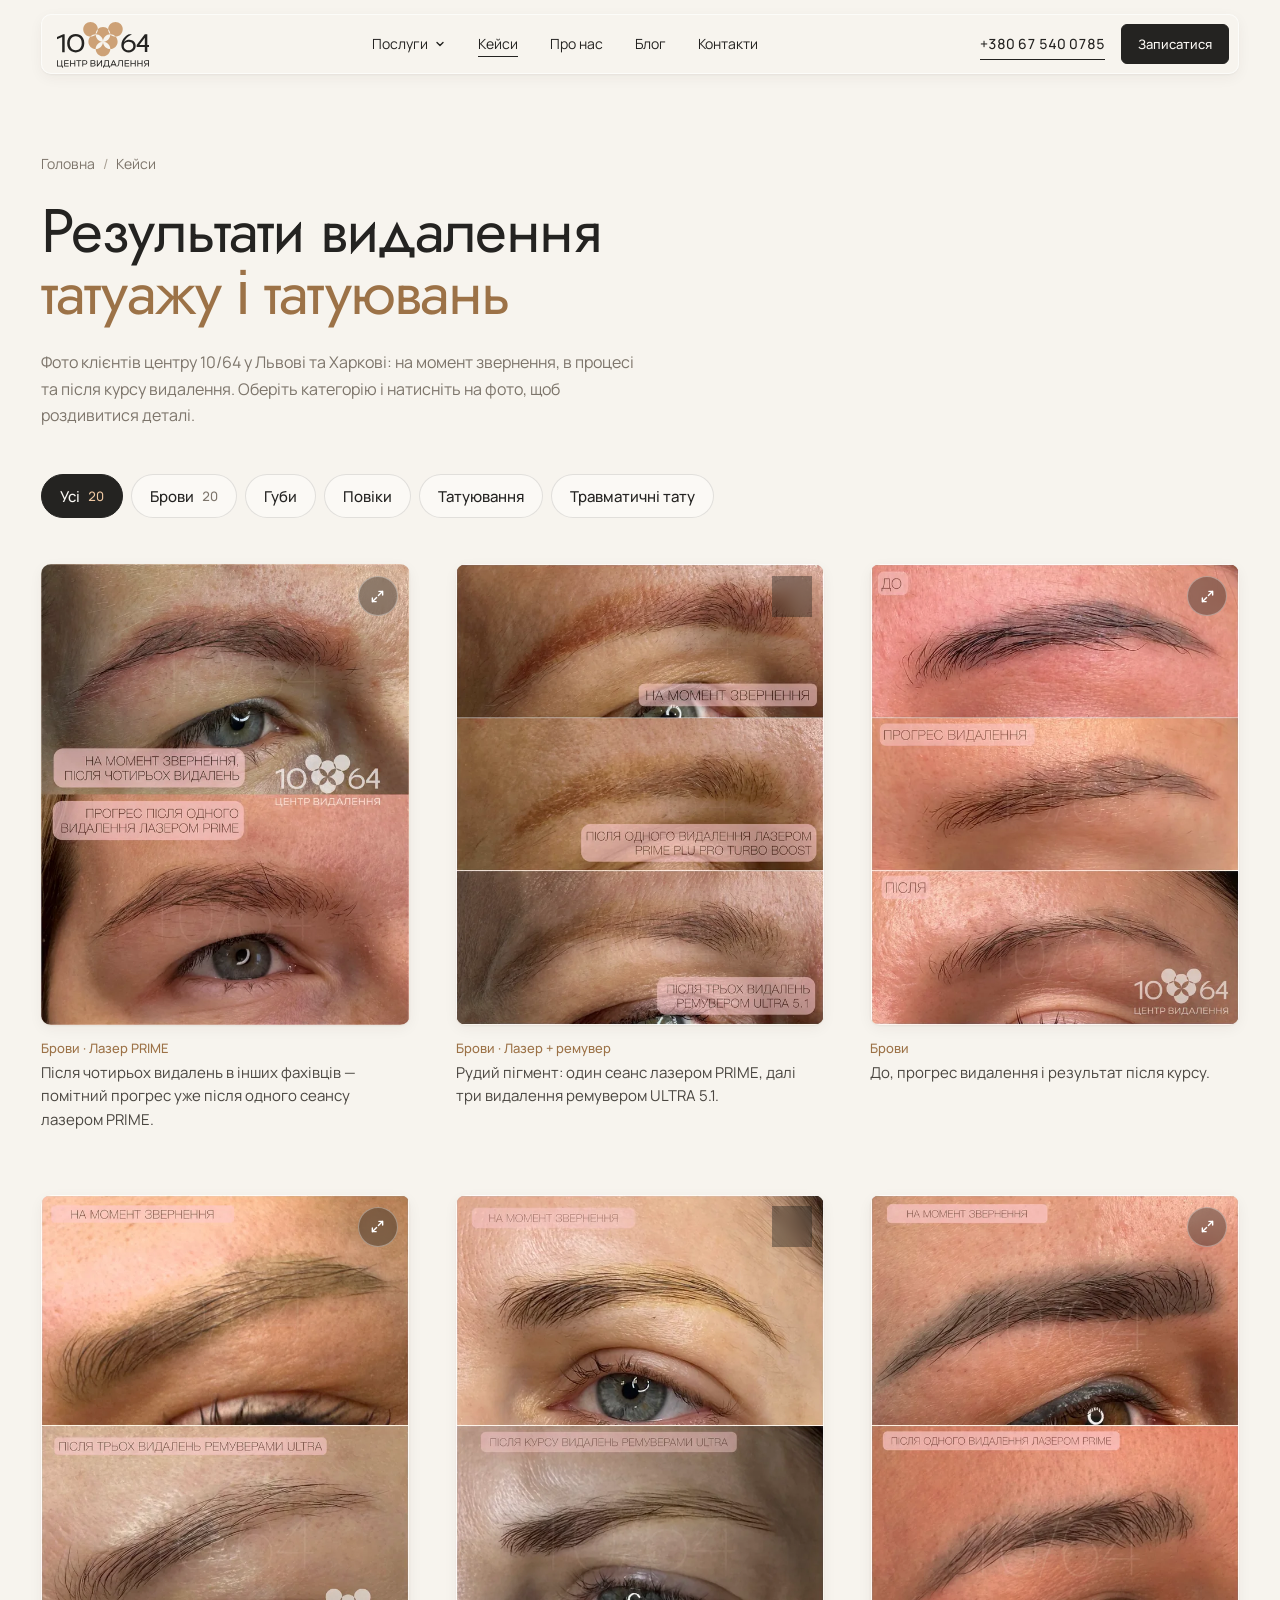
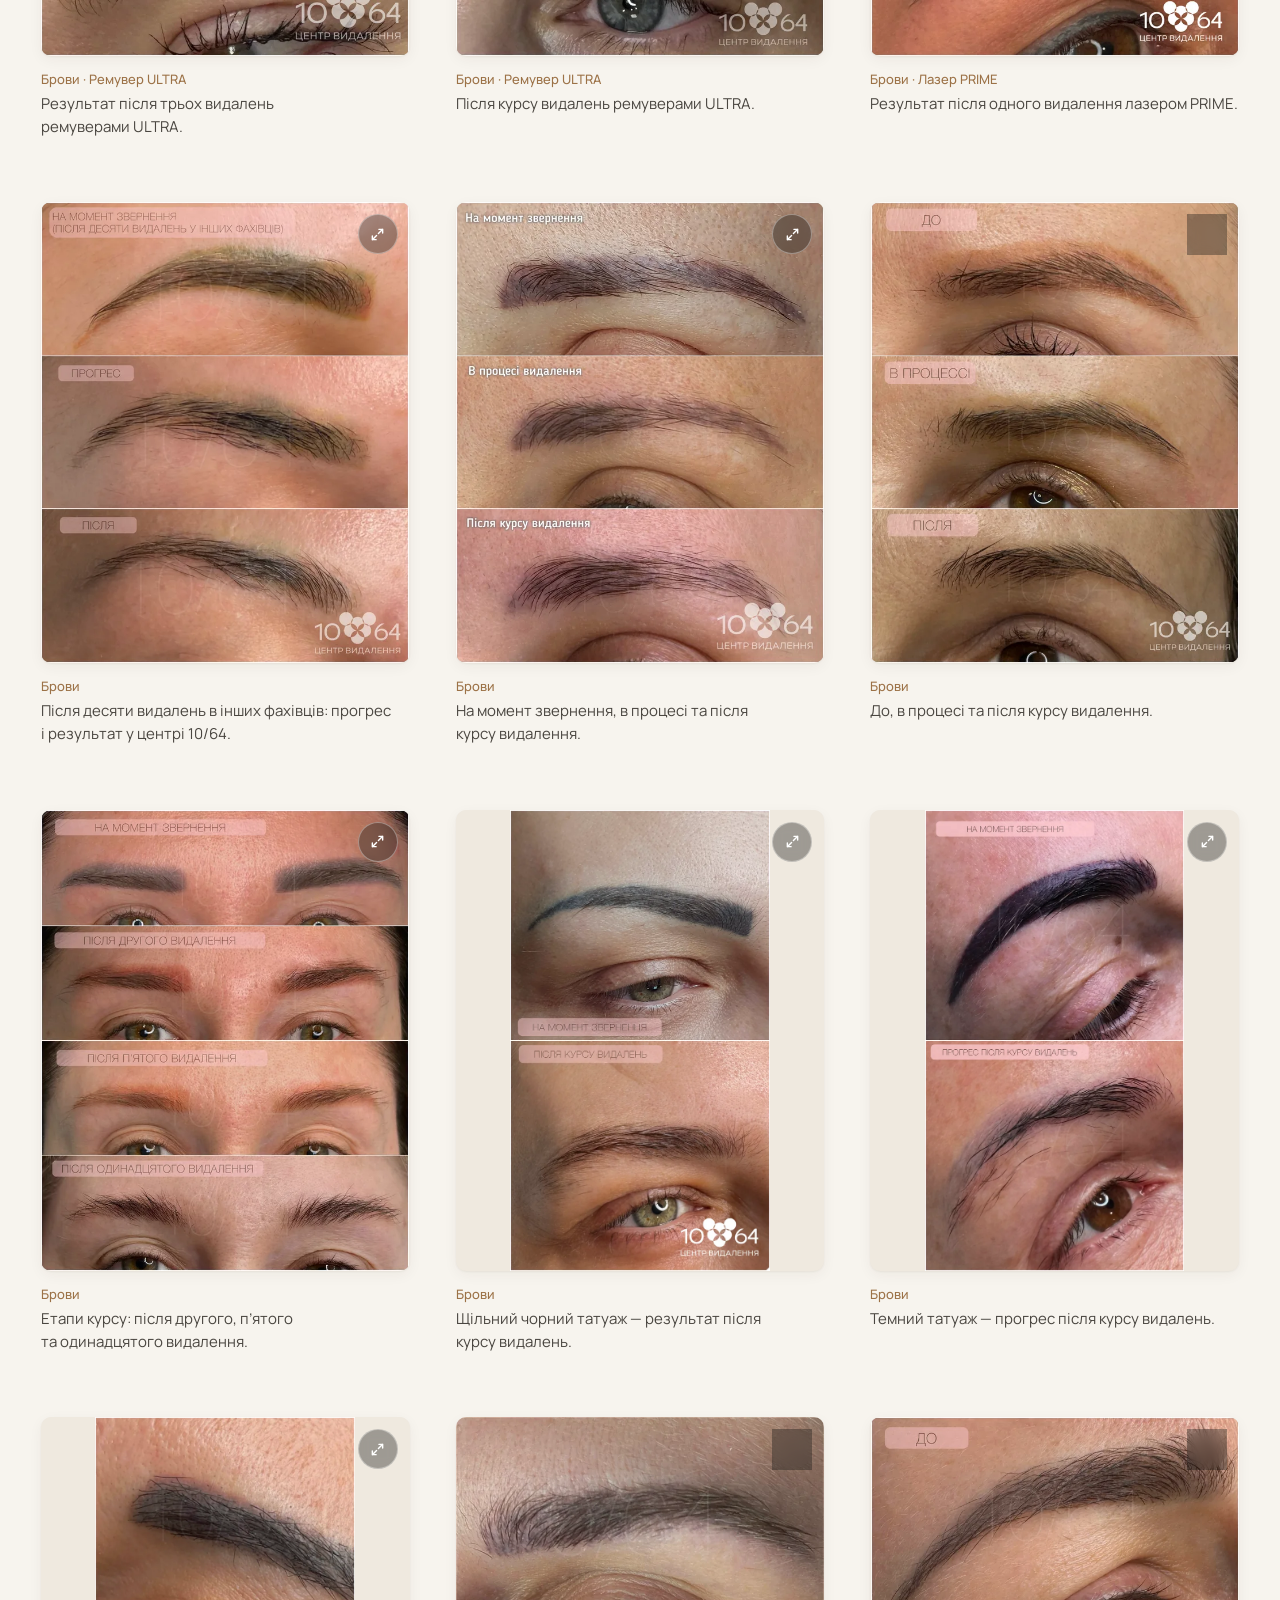
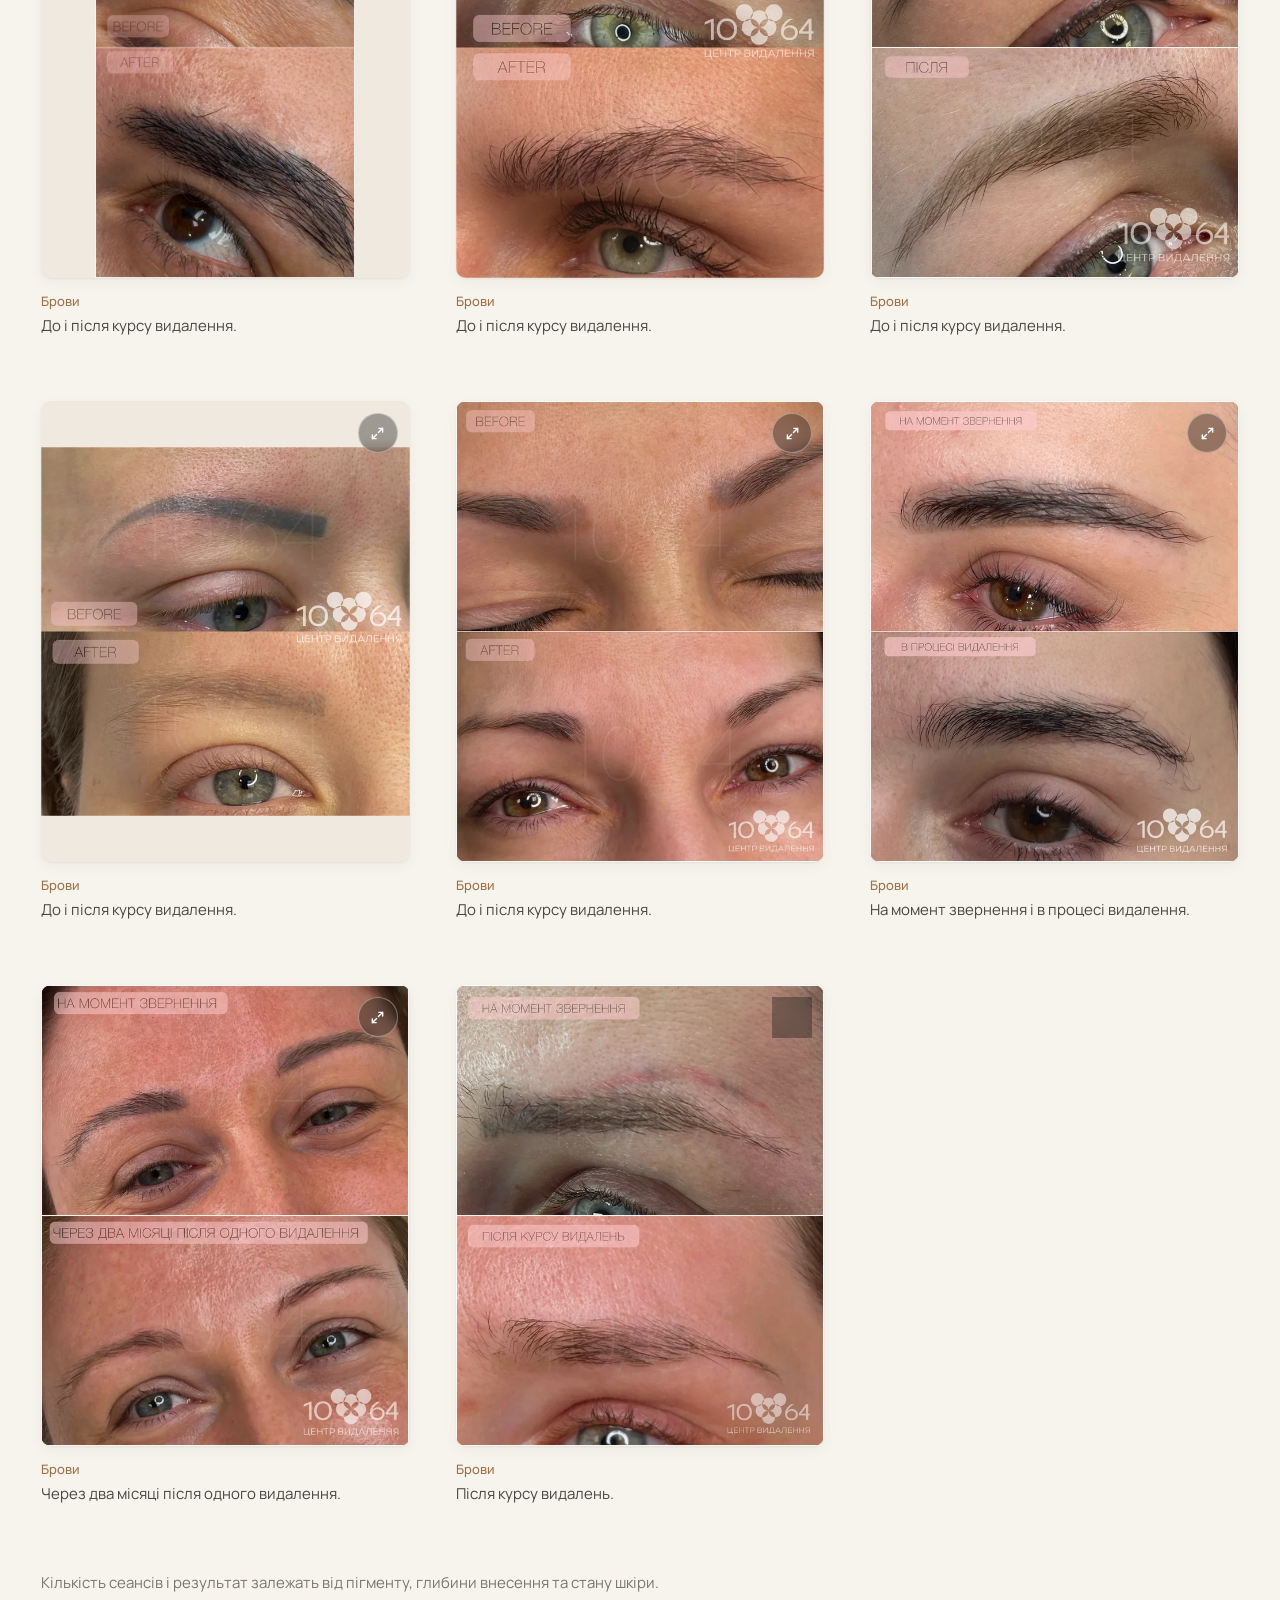
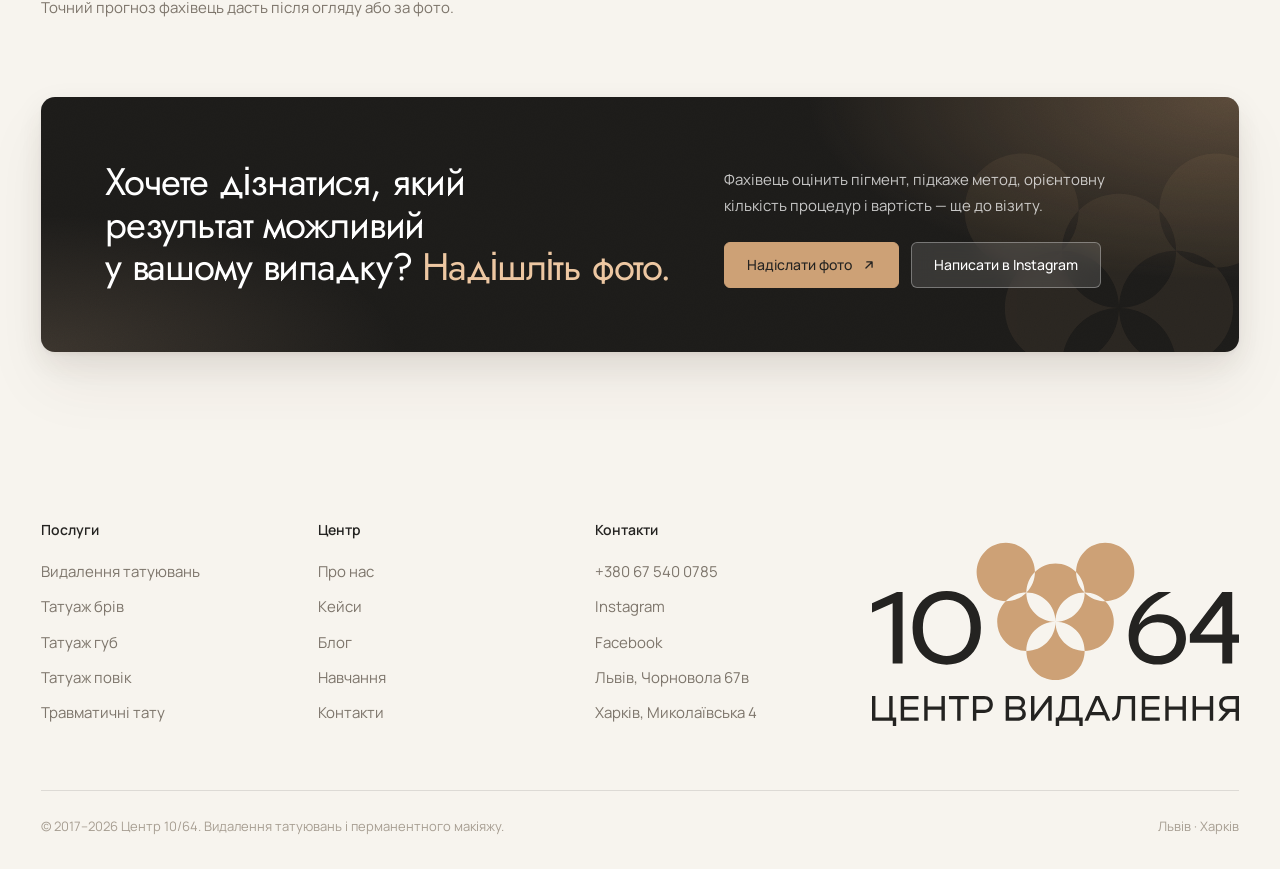
==== commit 9adf49fe: "Results page: even 4:5 grid, smaller tiles, wider spacing Co-Authored-By: Claude Opus 5.5 <noreply@a" ====
--- a/keysy/index.html
+++ b/keysy/index.html
@@ -174,140 +174,140 @@
         <div class="results" data-results data-gallery>
             <figure class="result" data-cat="brovy">
               <a class="result__media" href="/images/results/brovy/brovy-01-1600.webp" data-lightbox data-meta="Брови · Лазер PRIME" data-caption="Після чотирьох видалень в інших фахівців — помітний прогрес уже після одного сеансу лазером PRIME.">
-                <img src="/images/results/brovy/brovy-01-640.webp" srcset="/images/results/brovy/brovy-01-640.webp 640w, /images/results/brovy/brovy-01-1080.webp 1080w, /images/results/brovy/brovy-01-1600.webp 1600w" sizes="(min-width: 1024px) 31vw, (min-width: 600px) 47vw, 100vw" width="1600" height="2002" alt="Видалення татуажу брів: після чотирьох видалень в інших фахівців — помітний прогрес уже після одного сеансу лазером PRIME" loading="lazy" decoding="async">
+                <img src="/images/results/brovy/brovy-01-640.webp" srcset="/images/results/brovy/brovy-01-640.webp 640w, /images/results/brovy/brovy-01-1080.webp 1080w, /images/results/brovy/brovy-01-1600.webp 1600w" sizes="(min-width: 1360px) 22vw, (min-width: 1024px) 30vw, (min-width: 600px) 46vw, 100vw" width="1600" height="2002" alt="Видалення татуажу брів: після чотирьох видалень в інших фахівців — помітний прогрес уже після одного сеансу лазером PRIME" loading="lazy" decoding="async">
                 <span class="result__zoom" aria-hidden="true"><svg><use href="#i-expand"/></svg></span>
               </a>
               <figcaption class="result__cap"><span class="result__meta">Брови · Лазер PRIME</span><span class="result__text">Після чотирьох видалень в&nbsp;інших фахівців&nbsp;— помітний прогрес уже після одного сеансу лазером&nbsp;PRIME.</span></figcaption>
             </figure>
             <figure class="result" data-cat="brovy">
               <a class="result__media" href="/images/results/brovy/brovy-02-1600.webp" data-lightbox data-meta="Брови · Лазер + ремувер" data-caption="Рудий пігмент: один сеанс лазером PRIME, далі три видалення ремувером ULTRA 5.1.">
-                <img src="/images/results/brovy/brovy-02-640.webp" srcset="/images/results/brovy/brovy-02-640.webp 640w, /images/results/brovy/brovy-02-1080.webp 1080w, /images/results/brovy/brovy-02-1600.webp 1600w" sizes="(min-width: 1024px) 31vw, (min-width: 600px) 47vw, 100vw" width="1600" height="2002" alt="Видалення татуажу брів: рудий пігмент: один сеанс лазером PRIME, далі три видалення ремувером ULTRA 5.1" loading="lazy" decoding="async">
+                <img src="/images/results/brovy/brovy-02-640.webp" srcset="/images/results/brovy/brovy-02-640.webp 640w, /images/results/brovy/brovy-02-1080.webp 1080w, /images/results/brovy/brovy-02-1600.webp 1600w" sizes="(min-width: 1360px) 22vw, (min-width: 1024px) 30vw, (min-width: 600px) 46vw, 100vw" width="1600" height="2002" alt="Видалення татуажу брів: рудий пігмент: один сеанс лазером PRIME, далі три видалення ремувером ULTRA 5.1" loading="lazy" decoding="async">
                 <span class="result__zoom" aria-hidden="true"><svg><use href="#i-expand"/></svg></span>
               </a>
               <figcaption class="result__cap"><span class="result__meta">Брови · Лазер + ремувер</span><span class="result__text">Рудий пігмент: один сеанс лазером PRIME, далі три видалення ремувером ULTRA&nbsp;5.1.</span></figcaption>
             </figure>
             <figure class="result" data-cat="brovy">
               <a class="result__media" href="/images/results/brovy/brovy-03-1600.webp" data-lightbox data-meta="Брови" data-caption="До, прогрес видалення і результат після курсу.">
-                <img src="/images/results/brovy/brovy-03-640.webp" srcset="/images/results/brovy/brovy-03-640.webp 640w, /images/results/brovy/brovy-03-1080.webp 1080w, /images/results/brovy/brovy-03-1600.webp 1600w" sizes="(min-width: 1024px) 31vw, (min-width: 600px) 47vw, 100vw" width="1600" height="2002" alt="Видалення татуажу брів: до, прогрес видалення і результат після курсу" loading="lazy" decoding="async">
+                <img src="/images/results/brovy/brovy-03-640.webp" srcset="/images/results/brovy/brovy-03-640.webp 640w, /images/results/brovy/brovy-03-1080.webp 1080w, /images/results/brovy/brovy-03-1600.webp 1600w" sizes="(min-width: 1360px) 22vw, (min-width: 1024px) 30vw, (min-width: 600px) 46vw, 100vw" width="1600" height="2002" alt="Видалення татуажу брів: до, прогрес видалення і результат після курсу" loading="lazy" decoding="async">
                 <span class="result__zoom" aria-hidden="true"><svg><use href="#i-expand"/></svg></span>
               </a>
               <figcaption class="result__cap"><span class="result__meta">Брови</span><span class="result__text">До, прогрес видалення і&nbsp;результат після&nbsp;курсу.</span></figcaption>
             </figure>
             <figure class="result" data-cat="brovy">
               <a class="result__media" href="/images/results/brovy/brovy-04-1600.webp" data-lightbox data-meta="Брови · Ремувер ULTRA" data-caption="Результат після трьох видалень ремуверами ULTRA.">
-                <img src="/images/results/brovy/brovy-04-640.webp" srcset="/images/results/brovy/brovy-04-640.webp 640w, /images/results/brovy/brovy-04-1080.webp 1080w, /images/results/brovy/brovy-04-1600.webp 1600w" sizes="(min-width: 1024px) 31vw, (min-width: 600px) 47vw, 100vw" width="1600" height="2001" alt="Видалення татуажу брів: результат після трьох видалень ремуверами ULTRA" loading="lazy" decoding="async">
+                <img src="/images/results/brovy/brovy-04-640.webp" srcset="/images/results/brovy/brovy-04-640.webp 640w, /images/results/brovy/brovy-04-1080.webp 1080w, /images/results/brovy/brovy-04-1600.webp 1600w" sizes="(min-width: 1360px) 22vw, (min-width: 1024px) 30vw, (min-width: 600px) 46vw, 100vw" width="1600" height="2001" alt="Видалення татуажу брів: результат після трьох видалень ремуверами ULTRA" loading="lazy" decoding="async">
                 <span class="result__zoom" aria-hidden="true"><svg><use href="#i-expand"/></svg></span>
               </a>
               <figcaption class="result__cap"><span class="result__meta">Брови · Ремувер ULTRA</span><span class="result__text">Результат після трьох видалень ремуверами&nbsp;ULTRA.</span></figcaption>
             </figure>
             <figure class="result" data-cat="brovy">
               <a class="result__media" href="/images/results/brovy/brovy-05-1600.webp" data-lightbox data-meta="Брови · Ремувер ULTRA" data-caption="Після курсу видалень ремуверами ULTRA.">
-                <img src="/images/results/brovy/brovy-05-640.webp" srcset="/images/results/brovy/brovy-05-640.webp 640w, /images/results/brovy/brovy-05-1080.webp 1080w, /images/results/brovy/brovy-05-1600.webp 1600w" sizes="(min-width: 1024px) 31vw, (min-width: 600px) 47vw, 100vw" width="1600" height="2002" alt="Видалення татуажу брів: після курсу видалень ремуверами ULTRA" loading="lazy" decoding="async">
+                <img src="/images/results/brovy/brovy-05-640.webp" srcset="/images/results/brovy/brovy-05-640.webp 640w, /images/results/brovy/brovy-05-1080.webp 1080w, /images/results/brovy/brovy-05-1600.webp 1600w" sizes="(min-width: 1360px) 22vw, (min-width: 1024px) 30vw, (min-width: 600px) 46vw, 100vw" width="1600" height="2002" alt="Видалення татуажу брів: після курсу видалень ремуверами ULTRA" loading="lazy" decoding="async">
                 <span class="result__zoom" aria-hidden="true"><svg><use href="#i-expand"/></svg></span>
               </a>
               <figcaption class="result__cap"><span class="result__meta">Брови · Ремувер ULTRA</span><span class="result__text">Після курсу видалень ремуверами&nbsp;ULTRA.</span></figcaption>
             </figure>
             <figure class="result" data-cat="brovy">
               <a class="result__media" href="/images/results/brovy/brovy-06-1600.webp" data-lightbox data-meta="Брови · Лазер PRIME" data-caption="Результат після одного видалення лазером PRIME.">
-                <img src="/images/results/brovy/brovy-06-640.webp" srcset="/images/results/brovy/brovy-06-640.webp 640w, /images/results/brovy/brovy-06-1080.webp 1080w, /images/results/brovy/brovy-06-1600.webp 1600w" sizes="(min-width: 1024px) 31vw, (min-width: 600px) 47vw, 100vw" width="1600" height="2002" alt="Видалення татуажу брів: результат після одного видалення лазером PRIME" loading="lazy" decoding="async">
+                <img src="/images/results/brovy/brovy-06-640.webp" srcset="/images/results/brovy/brovy-06-640.webp 640w, /images/results/brovy/brovy-06-1080.webp 1080w, /images/results/brovy/brovy-06-1600.webp 1600w" sizes="(min-width: 1360px) 22vw, (min-width: 1024px) 30vw, (min-width: 600px) 46vw, 100vw" width="1600" height="2002" alt="Видалення татуажу брів: результат після одного видалення лазером PRIME" loading="lazy" decoding="async">
                 <span class="result__zoom" aria-hidden="true"><svg><use href="#i-expand"/></svg></span>
               </a>
               <figcaption class="result__cap"><span class="result__meta">Брови · Лазер PRIME</span><span class="result__text">Результат після одного видалення лазером&nbsp;PRIME.</span></figcaption>
             </figure>
             <figure class="result" data-cat="brovy">
               <a class="result__media" href="/images/results/brovy/brovy-07-1600.webp" data-lightbox data-meta="Брови" data-caption="Після десяти видалень в інших фахівців: прогрес і результат у центрі 10/64.">
-                <img src="/images/results/brovy/brovy-07-640.webp" srcset="/images/results/brovy/brovy-07-640.webp 640w, /images/results/brovy/brovy-07-1080.webp 1080w, /images/results/brovy/brovy-07-1600.webp 1600w" sizes="(min-width: 1024px) 31vw, (min-width: 600px) 47vw, 100vw" width="1600" height="2001" alt="Видалення татуажу брів: після десяти видалень в інших фахівців: прогрес і результат у центрі 10/64" loading="lazy" decoding="async">
+                <img src="/images/results/brovy/brovy-07-640.webp" srcset="/images/results/brovy/brovy-07-640.webp 640w, /images/results/brovy/brovy-07-1080.webp 1080w, /images/results/brovy/brovy-07-1600.webp 1600w" sizes="(min-width: 1360px) 22vw, (min-width: 1024px) 30vw, (min-width: 600px) 46vw, 100vw" width="1600" height="2001" alt="Видалення татуажу брів: після десяти видалень в інших фахівців: прогрес і результат у центрі 10/64" loading="lazy" decoding="async">
                 <span class="result__zoom" aria-hidden="true"><svg><use href="#i-expand"/></svg></span>
               </a>
               <figcaption class="result__cap"><span class="result__meta">Брови</span><span class="result__text">Після десяти видалень в&nbsp;інших фахівців: прогрес і&nbsp;результат у&nbsp;центрі&nbsp;10/64.</span></figcaption>
             </figure>
             <figure class="result" data-cat="brovy">
               <a class="result__media" href="/images/results/brovy/brovy-08-1600.webp" data-lightbox data-meta="Брови" data-caption="На момент звернення, в процесі та після курсу видалення.">
-                <img src="/images/results/brovy/brovy-08-640.webp" srcset="/images/results/brovy/brovy-08-640.webp 640w, /images/results/brovy/brovy-08-1080.webp 1080w, /images/results/brovy/brovy-08-1600.webp 1600w" sizes="(min-width: 1024px) 31vw, (min-width: 600px) 47vw, 100vw" width="1600" height="2002" alt="Видалення татуажу брів: на момент звернення, в процесі та після курсу видалення" loading="lazy" decoding="async">
+                <img src="/images/results/brovy/brovy-08-640.webp" srcset="/images/results/brovy/brovy-08-640.webp 640w, /images/results/brovy/brovy-08-1080.webp 1080w, /images/results/brovy/brovy-08-1600.webp 1600w" sizes="(min-width: 1360px) 22vw, (min-width: 1024px) 30vw, (min-width: 600px) 46vw, 100vw" width="1600" height="2002" alt="Видалення татуажу брів: на момент звернення, в процесі та після курсу видалення" loading="lazy" decoding="async">
                 <span class="result__zoom" aria-hidden="true"><svg><use href="#i-expand"/></svg></span>
               </a>
               <figcaption class="result__cap"><span class="result__meta">Брови</span><span class="result__text">На&nbsp;момент звернення, в&nbsp;процесі та&nbsp;після курсу&nbsp;видалення.</span></figcaption>
             </figure>
             <figure class="result" data-cat="brovy">
               <a class="result__media" href="/images/results/brovy/brovy-09-1600.webp" data-lightbox data-meta="Брови" data-caption="До, в процесі та після курсу видалення.">
-                <img src="/images/results/brovy/brovy-09-640.webp" srcset="/images/results/brovy/brovy-09-640.webp 640w, /images/results/brovy/brovy-09-1080.webp 1080w, /images/results/brovy/brovy-09-1600.webp 1600w" sizes="(min-width: 1024px) 31vw, (min-width: 600px) 47vw, 100vw" width="1600" height="2002" alt="Видалення татуажу брів: до, в процесі та після курсу видалення" loading="lazy" decoding="async">
+                <img src="/images/results/brovy/brovy-09-640.webp" srcset="/images/results/brovy/brovy-09-640.webp 640w, /images/results/brovy/brovy-09-1080.webp 1080w, /images/results/brovy/brovy-09-1600.webp 1600w" sizes="(min-width: 1360px) 22vw, (min-width: 1024px) 30vw, (min-width: 600px) 46vw, 100vw" width="1600" height="2002" alt="Видалення татуажу брів: до, в процесі та після курсу видалення" loading="lazy" decoding="async">
                 <span class="result__zoom" aria-hidden="true"><svg><use href="#i-expand"/></svg></span>
               </a>
               <figcaption class="result__cap"><span class="result__meta">Брови</span><span class="result__text">До, в&nbsp;процесі та&nbsp;після курсу&nbsp;видалення.</span></figcaption>
             </figure>
             <figure class="result" data-cat="brovy">
               <a class="result__media" href="/images/results/brovy/brovy-10-1600.webp" data-lightbox data-meta="Брови" data-caption="Етапи курсу: після другого, п’ятого та одинадцятого видалення.">
-                <img src="/images/results/brovy/brovy-10-640.webp" srcset="/images/results/brovy/brovy-10-640.webp 640w, /images/results/brovy/brovy-10-1080.webp 1080w, /images/results/brovy/brovy-10-1600.webp 1600w" sizes="(min-width: 1024px) 31vw, (min-width: 600px) 47vw, 100vw" width="1600" height="2002" alt="Видалення татуажу брів: етапи курсу: після другого, п’ятого та одинадцятого видалення" loading="lazy" decoding="async">
+                <img src="/images/results/brovy/brovy-10-640.webp" srcset="/images/results/brovy/brovy-10-640.webp 640w, /images/results/brovy/brovy-10-1080.webp 1080w, /images/results/brovy/brovy-10-1600.webp 1600w" sizes="(min-width: 1360px) 22vw, (min-width: 1024px) 30vw, (min-width: 600px) 46vw, 100vw" width="1600" height="2002" alt="Видалення татуажу брів: етапи курсу: після другого, п’ятого та одинадцятого видалення" loading="lazy" decoding="async">
                 <span class="result__zoom" aria-hidden="true"><svg><use href="#i-expand"/></svg></span>
               </a>
               <figcaption class="result__cap"><span class="result__meta">Брови</span><span class="result__text">Етапи курсу: після другого, п’ятого та&nbsp;одинадцятого&nbsp;видалення.</span></figcaption>
             </figure>
             <figure class="result" data-cat="brovy">
               <a class="result__media" href="/images/results/brovy/brovy-11-1600.webp" data-lightbox data-meta="Брови" data-caption="Щільний чорний татуаж — результат після курсу видалень.">
-                <img src="/images/results/brovy/brovy-11-640.webp" srcset="/images/results/brovy/brovy-11-640.webp 640w, /images/results/brovy/brovy-11-1080.webp 1080w, /images/results/brovy/brovy-11-1600.webp 1600w" sizes="(min-width: 1024px) 31vw, (min-width: 600px) 47vw, 100vw" width="1600" height="2842" alt="Видалення татуажу брів: щільний чорний татуаж — результат після курсу видалень" loading="lazy" decoding="async">
+                <img src="/images/results/brovy/brovy-11-640.webp" srcset="/images/results/brovy/brovy-11-640.webp 640w, /images/results/brovy/brovy-11-1080.webp 1080w, /images/results/brovy/brovy-11-1600.webp 1600w" sizes="(min-width: 1360px) 22vw, (min-width: 1024px) 30vw, (min-width: 600px) 46vw, 100vw" width="1600" height="2842" alt="Видалення татуажу брів: щільний чорний татуаж — результат після курсу видалень" loading="lazy" decoding="async">
                 <span class="result__zoom" aria-hidden="true"><svg><use href="#i-expand"/></svg></span>
               </a>
               <figcaption class="result__cap"><span class="result__meta">Брови</span><span class="result__text">Щільний чорний татуаж&nbsp;— результат після курсу&nbsp;видалень.</span></figcaption>
             </figure>
             <figure class="result" data-cat="brovy">
               <a class="result__media" href="/images/results/brovy/brovy-12-1600.webp" data-lightbox data-meta="Брови" data-caption="Темний татуаж — прогрес після курсу видалень.">
-                <img src="/images/results/brovy/brovy-12-640.webp" srcset="/images/results/brovy/brovy-12-640.webp 640w, /images/results/brovy/brovy-12-1080.webp 1080w, /images/results/brovy/brovy-12-1600.webp 1600w" sizes="(min-width: 1024px) 31vw, (min-width: 600px) 47vw, 100vw" width="1600" height="2842" alt="Видалення татуажу брів: темний татуаж — прогрес після курсу видалень" loading="lazy" decoding="async">
+                <img src="/images/results/brovy/brovy-12-640.webp" srcset="/images/results/brovy/brovy-12-640.webp 640w, /images/results/brovy/brovy-12-1080.webp 1080w, /images/results/brovy/brovy-12-1600.webp 1600w" sizes="(min-width: 1360px) 22vw, (min-width: 1024px) 30vw, (min-width: 600px) 46vw, 100vw" width="1600" height="2842" alt="Видалення татуажу брів: темний татуаж — прогрес після курсу видалень" loading="lazy" decoding="async">
                 <span class="result__zoom" aria-hidden="true"><svg><use href="#i-expand"/></svg></span>
               </a>
               <figcaption class="result__cap"><span class="result__meta">Брови</span><span class="result__text">Темний татуаж&nbsp;— прогрес після курсу&nbsp;видалень.</span></figcaption>
             </figure>
             <figure class="result" data-cat="brovy">
               <a class="result__media" href="/images/results/brovy/brovy-13-1600.webp" data-lightbox data-meta="Брови" data-caption="До і після курсу видалення.">
-                <img src="/images/results/brovy/brovy-13-640.webp" srcset="/images/results/brovy/brovy-13-640.webp 640w, /images/results/brovy/brovy-13-1080.webp 1080w, /images/results/brovy/brovy-13-1600.webp 1600w" sizes="(min-width: 1024px) 31vw, (min-width: 600px) 47vw, 100vw" width="1600" height="2841" alt="Видалення татуажу брів: до і після курсу видалення" loading="lazy" decoding="async">
+                <img src="/images/results/brovy/brovy-13-640.webp" srcset="/images/results/brovy/brovy-13-640.webp 640w, /images/results/brovy/brovy-13-1080.webp 1080w, /images/results/brovy/brovy-13-1600.webp 1600w" sizes="(min-width: 1360px) 22vw, (min-width: 1024px) 30vw, (min-width: 600px) 46vw, 100vw" width="1600" height="2841" alt="Видалення татуажу брів: до і після курсу видалення" loading="lazy" decoding="async">
                 <span class="result__zoom" aria-hidden="true"><svg><use href="#i-expand"/></svg></span>
               </a>
               <figcaption class="result__cap"><span class="result__meta">Брови</span><span class="result__text">До&nbsp;і&nbsp;після курсу&nbsp;видалення.</span></figcaption>
             </figure>
             <figure class="result" data-cat="brovy">
               <a class="result__media" href="/images/results/brovy/brovy-14-1600.webp" data-lightbox data-meta="Брови" data-caption="До і після курсу видалення.">
-                <img src="/images/results/brovy/brovy-14-640.webp" srcset="/images/results/brovy/brovy-14-640.webp 640w, /images/results/brovy/brovy-14-1080.webp 1080w, /images/results/brovy/brovy-14-1600.webp 1600w" sizes="(min-width: 1024px) 31vw, (min-width: 600px) 47vw, 100vw" width="1600" height="2002" alt="Видалення татуажу брів: до і після курсу видалення" loading="lazy" decoding="async">
+                <img src="/images/results/brovy/brovy-14-640.webp" srcset="/images/results/brovy/brovy-14-640.webp 640w, /images/results/brovy/brovy-14-1080.webp 1080w, /images/results/brovy/brovy-14-1600.webp 1600w" sizes="(min-width: 1360px) 22vw, (min-width: 1024px) 30vw, (min-width: 600px) 46vw, 100vw" width="1600" height="2002" alt="Видалення татуажу брів: до і після курсу видалення" loading="lazy" decoding="async">
                 <span class="result__zoom" aria-hidden="true"><svg><use href="#i-expand"/></svg></span>
               </a>
               <figcaption class="result__cap"><span class="result__meta">Брови</span><span class="result__text">До&nbsp;і&nbsp;після курсу&nbsp;видалення.</span></figcaption>
             </figure>
             <figure class="result" data-cat="brovy">
               <a class="result__media" href="/images/results/brovy/brovy-15-1600.webp" data-lightbox data-meta="Брови" data-caption="До і після курсу видалення.">
-                <img src="/images/results/brovy/brovy-15-640.webp" srcset="/images/results/brovy/brovy-15-640.webp 640w, /images/results/brovy/brovy-15-1080.webp 1080w, /images/results/brovy/brovy-15-1600.webp 1600w" sizes="(min-width: 1024px) 31vw, (min-width: 600px) 47vw, 100vw" width="1600" height="2002" alt="Видалення татуажу брів: до і після курсу видалення" loading="lazy" decoding="async">
+                <img src="/images/results/brovy/brovy-15-640.webp" srcset="/images/results/brovy/brovy-15-640.webp 640w, /images/results/brovy/brovy-15-1080.webp 1080w, /images/results/brovy/brovy-15-1600.webp 1600w" sizes="(min-width: 1360px) 22vw, (min-width: 1024px) 30vw, (min-width: 600px) 46vw, 100vw" width="1600" height="2002" alt="Видалення татуажу брів: до і після курсу видалення" loading="lazy" decoding="async">
                 <span class="result__zoom" aria-hidden="true"><svg><use href="#i-expand"/></svg></span>
               </a>
               <figcaption class="result__cap"><span class="result__meta">Брови</span><span class="result__text">До&nbsp;і&nbsp;після курсу&nbsp;видалення.</span></figcaption>
             </figure>
             <figure class="result" data-cat="brovy">
               <a class="result__media" href="/images/results/brovy/brovy-16-1600.webp" data-lightbox data-meta="Брови" data-caption="До і після курсу видалення.">
-                <img src="/images/results/brovy/brovy-16-640.webp" srcset="/images/results/brovy/brovy-16-640.webp 640w, /images/results/brovy/brovy-16-1080.webp 1080w, /images/results/brovy/brovy-16-1600.webp 1600w" sizes="(min-width: 1024px) 31vw, (min-width: 600px) 47vw, 100vw" width="1600" height="1600" alt="Видалення татуажу брів: до і після курсу видалення" loading="lazy" decoding="async">
+                <img src="/images/results/brovy/brovy-16-640.webp" srcset="/images/results/brovy/brovy-16-640.webp 640w, /images/results/brovy/brovy-16-1080.webp 1080w, /images/results/brovy/brovy-16-1600.webp 1600w" sizes="(min-width: 1360px) 22vw, (min-width: 1024px) 30vw, (min-width: 600px) 46vw, 100vw" width="1600" height="1600" alt="Видалення татуажу брів: до і після курсу видалення" loading="lazy" decoding="async">
                 <span class="result__zoom" aria-hidden="true"><svg><use href="#i-expand"/></svg></span>
               </a>
               <figcaption class="result__cap"><span class="result__meta">Брови</span><span class="result__text">До&nbsp;і&nbsp;після курсу&nbsp;видалення.</span></figcaption>
             </figure>
             <figure class="result" data-cat="brovy">
               <a class="result__media" href="/images/results/brovy/brovy-17-1600.webp" data-lightbox data-meta="Брови" data-caption="До і після курсу видалення.">
-                <img src="/images/results/brovy/brovy-17-640.webp" srcset="/images/results/brovy/brovy-17-640.webp 640w, /images/results/brovy/brovy-17-1080.webp 1080w, /images/results/brovy/brovy-17-1600.webp 1600w" sizes="(min-width: 1024px) 31vw, (min-width: 600px) 47vw, 100vw" width="1600" height="2001" alt="Видалення татуажу брів: до і після курсу видалення" loading="lazy" decoding="async">
+                <img src="/images/results/brovy/brovy-17-640.webp" srcset="/images/results/brovy/brovy-17-640.webp 640w, /images/results/brovy/brovy-17-1080.webp 1080w, /images/results/brovy/brovy-17-1600.webp 1600w" sizes="(min-width: 1360px) 22vw, (min-width: 1024px) 30vw, (min-width: 600px) 46vw, 100vw" width="1600" height="2001" alt="Видалення татуажу брів: до і після курсу видалення" loading="lazy" decoding="async">
                 <span class="result__zoom" aria-hidden="true"><svg><use href="#i-expand"/></svg></span>
               </a>
               <figcaption class="result__cap"><span class="result__meta">Брови</span><span class="result__text">До&nbsp;і&nbsp;після курсу&nbsp;видалення.</span></figcaption>
             </figure>
             <figure class="result" data-cat="brovy">
               <a class="result__media" href="/images/results/brovy/brovy-18-1600.webp" data-lightbox data-meta="Брови" data-caption="На момент звернення і в процесі видалення.">
-                <img src="/images/results/brovy/brovy-18-640.webp" srcset="/images/results/brovy/brovy-18-640.webp 640w, /images/results/brovy/brovy-18-1080.webp 1080w, /images/results/brovy/brovy-18-1600.webp 1600w" sizes="(min-width: 1024px) 31vw, (min-width: 600px) 47vw, 100vw" width="1600" height="2001" alt="Видалення татуажу брів: на момент звернення і в процесі видалення" loading="lazy" decoding="async">
+                <img src="/images/results/brovy/brovy-18-640.webp" srcset="/images/results/brovy/brovy-18-640.webp 640w, /images/results/brovy/brovy-18-1080.webp 1080w, /images/results/brovy/brovy-18-1600.webp 1600w" sizes="(min-width: 1360px) 22vw, (min-width: 1024px) 30vw, (min-width: 600px) 46vw, 100vw" width="1600" height="2001" alt="Видалення татуажу брів: на момент звернення і в процесі видалення" loading="lazy" decoding="async">
                 <span class="result__zoom" aria-hidden="true"><svg><use href="#i-expand"/></svg></span>
               </a>
               <figcaption class="result__cap"><span class="result__meta">Брови</span><span class="result__text">На&nbsp;момент звернення і&nbsp;в&nbsp;процесі&nbsp;видалення.</span></figcaption>
             </figure>
             <figure class="result" data-cat="brovy">
               <a class="result__media" href="/images/results/brovy/brovy-19-1600.webp" data-lightbox data-meta="Брови" data-caption="Через два місяці після одного видалення.">
-                <img src="/images/results/brovy/brovy-19-640.webp" srcset="/images/results/brovy/brovy-19-640.webp 640w, /images/results/brovy/brovy-19-1080.webp 1080w, /images/results/brovy/brovy-19-1600.webp 1600w" sizes="(min-width: 1024px) 31vw, (min-width: 600px) 47vw, 100vw" width="1600" height="2002" alt="Видалення татуажу брів: через два місяці після одного видалення" loading="lazy" decoding="async">
+                <img src="/images/results/brovy/brovy-19-640.webp" srcset="/images/results/brovy/brovy-19-640.webp 640w, /images/results/brovy/brovy-19-1080.webp 1080w, /images/results/brovy/brovy-19-1600.webp 1600w" sizes="(min-width: 1360px) 22vw, (min-width: 1024px) 30vw, (min-width: 600px) 46vw, 100vw" width="1600" height="2002" alt="Видалення татуажу брів: через два місяці після одного видалення" loading="lazy" decoding="async">
                 <span class="result__zoom" aria-hidden="true"><svg><use href="#i-expand"/></svg></span>
               </a>
               <figcaption class="result__cap"><span class="result__meta">Брови</span><span class="result__text">Через два місяці після одного&nbsp;видалення.</span></figcaption>
             </figure>
             <figure class="result" data-cat="brovy">
               <a class="result__media" href="/images/results/brovy/brovy-20-1600.webp" data-lightbox data-meta="Брови" data-caption="Після курсу видалень.">
-                <img src="/images/results/brovy/brovy-20-640.webp" srcset="/images/results/brovy/brovy-20-640.webp 640w, /images/results/brovy/brovy-20-1080.webp 1080w, /images/results/brovy/brovy-20-1600.webp 1600w" sizes="(min-width: 1024px) 31vw, (min-width: 600px) 47vw, 100vw" width="1600" height="2002" alt="Видалення татуажу брів: після курсу видалень" loading="lazy" decoding="async">
+                <img src="/images/results/brovy/brovy-20-640.webp" srcset="/images/results/brovy/brovy-20-640.webp 640w, /images/results/brovy/brovy-20-1080.webp 1080w, /images/results/brovy/brovy-20-1600.webp 1600w" sizes="(min-width: 1360px) 22vw, (min-width: 1024px) 30vw, (min-width: 600px) 46vw, 100vw" width="1600" height="2002" alt="Видалення татуажу брів: після курсу видалень" loading="lazy" decoding="async">
                 <span class="result__zoom" aria-hidden="true"><svg><use href="#i-expand"/></svg></span>
               </a>
               <figcaption class="result__cap"><span class="result__meta">Брови</span><span class="result__text">Після курсу&nbsp;видалень.</span></figcaption>
--- a/assets/css/site.css
+++ b/assets/css/site.css
@@ -798,14 +798,16 @@
 .filter--empty .filter__count { display: none; }
 
 .results-section { padding: var(--s-6) 0 calc(var(--section) * .6); }
-/* Fallback without JS: CSS columns. With JS: masonry columns that keep left-to-right order */
-.results { columns: 1; column-gap: var(--s-5); }
-.results .result { break-inside: avoid; margin-bottom: var(--s-7); }
-.results.is-js { columns: auto; display: grid; grid-auto-flow: column; grid-auto-columns: minmax(0, 1fr); gap: var(--s-5); }
-.results.is-js .result { margin-bottom: 0; }
-.results__col { display: grid; gap: var(--s-7); align-content: start; }
-@media (min-width: 600px) { .results { columns: 2; } }
-@media (min-width: 1024px) { .results { columns: 3; } }
+/* Even grid: every tile is 4:5. Photos are never cropped — taller or square collages sit centred on a soft background */
+.results {
+  display: grid; grid-template-columns: minmax(0, 1fr);
+  gap: clamp(48px, 5vw, 80px) clamp(32px, 3.6vw, 56px);
+}
+.results .result__media { aspect-ratio: 4 / 5; background: var(--surface); }
+.results .result__media img { width: 100%; height: 100%; object-fit: contain; }
+@media (min-width: 600px) { .results { grid-template-columns: repeat(2, minmax(0, 1fr)); } }
+@media (min-width: 1024px) { .results { grid-template-columns: repeat(3, minmax(0, 1fr)); } }
+@media (min-width: 1360px) { .results { grid-template-columns: repeat(4, minmax(0, 1fr)); } }
 
 .results-empty {
   border-radius: var(--r-lg); background: var(--surface); padding: clamp(28px, 5vw, 56px); display: grid; gap: var(--s-4); justify-items: start;
